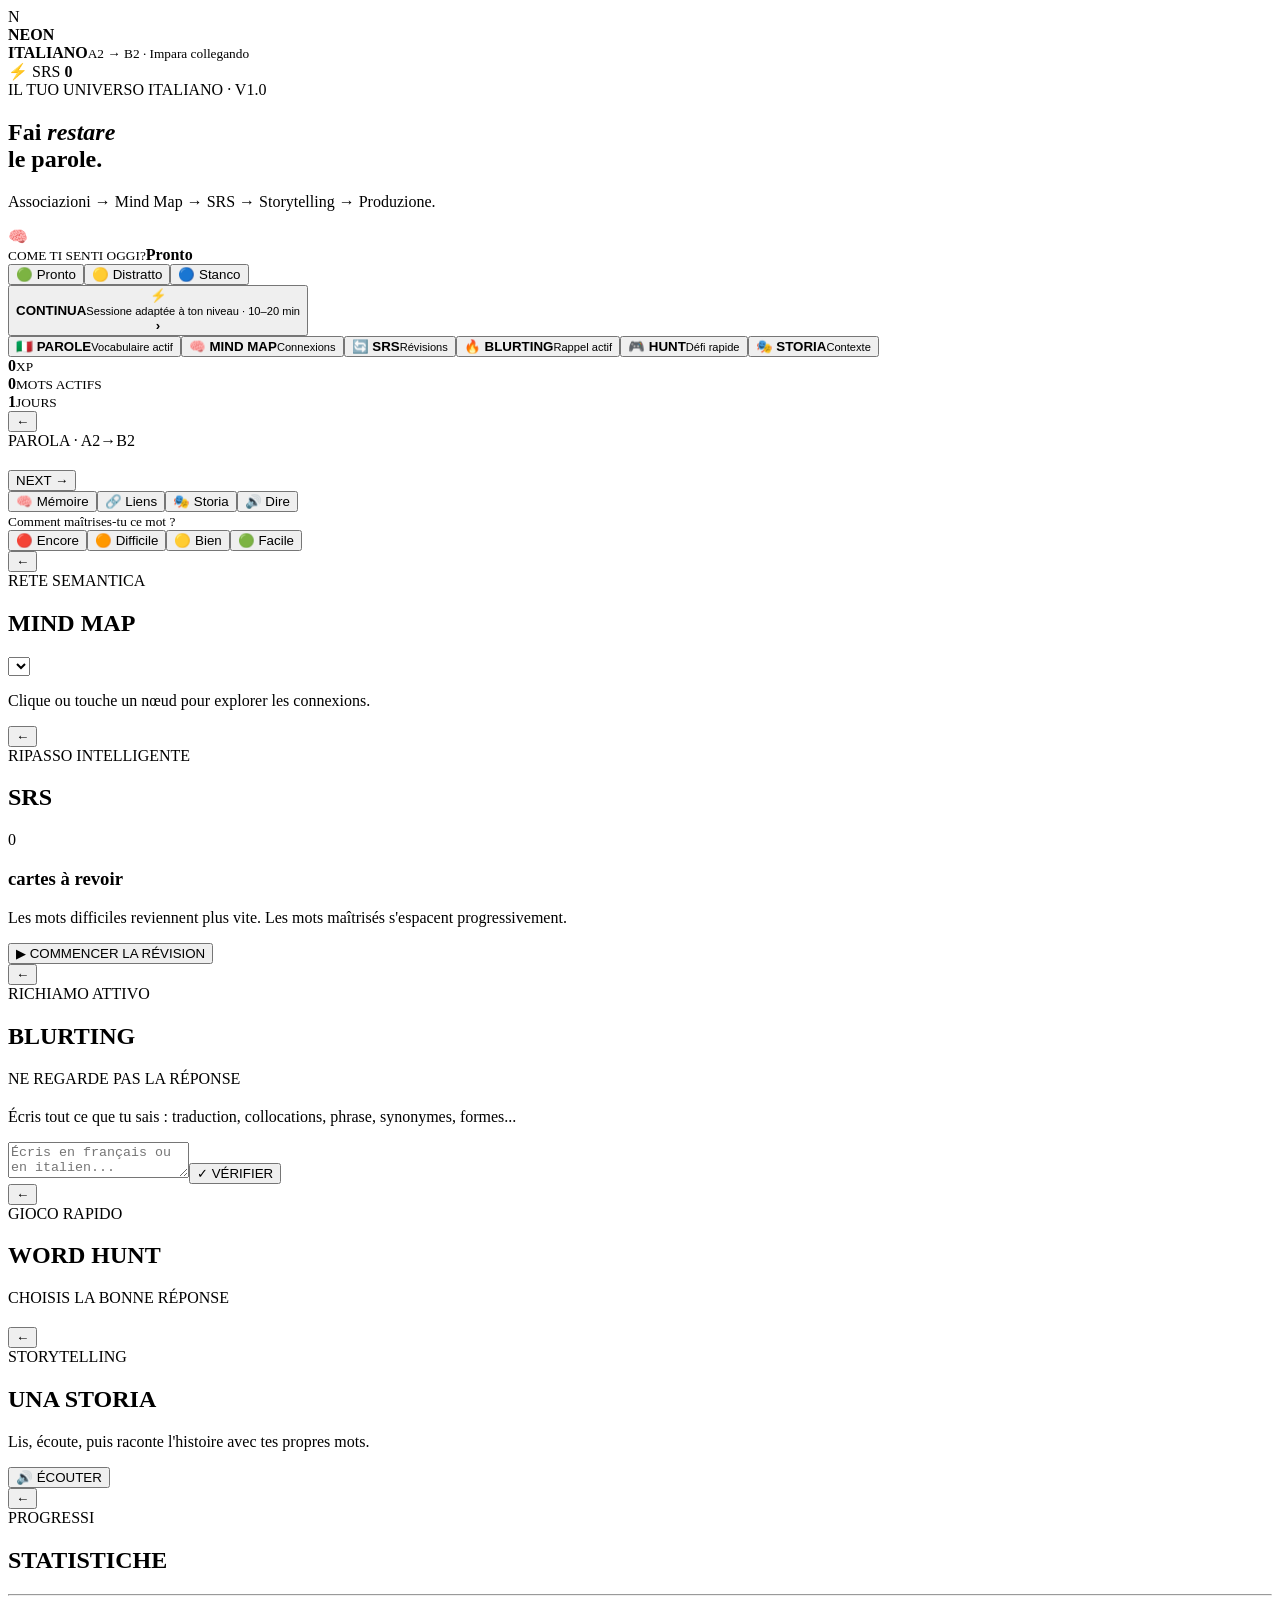
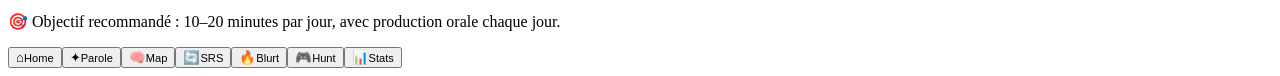
==== italiano/index.html @ 82299e77 "NEON ITALIANO v1.0: Italian learning interface" ====
<!doctype html>
<html lang="fr">
<head>
<meta charset="utf-8"><meta name="viewport" content="width=device-width,initial-scale=1,viewport-fit=cover">
<meta name="theme-color" content="#ff4d1c"><meta name="mobile-web-app-capable" content="yes"><meta name="apple-mobile-web-app-capable" content="yes"><meta name="apple-mobile-web-app-title" content="NEON ITALIANO">
<link rel="manifest" href="manifest.webmanifest"><link rel="stylesheet" href="styles.css"><title>NEON ITALIANO</title>
</head>
<body><div class="app">
<header><div class="brand"><div class="logo">N</div><div><b>NEON<br>ITALIANO</b><small>A2 → B2 · Impara collegando</small></div></div><div class="header-stats"><span>⚡ SRS <strong id="due">0</strong></span></div></header>
<main>
<section id="home" class="screen active"><div class="eyebrow">IL TUO UNIVERSO ITALIANO · V1.0</div><h1>Fai <em>restare</em><br>le parole.</h1><p class="lead">Associazioni → Mind Map → SRS → Storytelling → Produzione.</p>
<div class="brain"><span>🧠</span><div><small>COME TI SENTI OGGI?</small><b id="moodLabel">Pronto</b></div><div class="moods"><button class="mood active" data-mood="pronto">🟢 Pronto</button><button class="mood" data-mood="distratto">🟡 Distratto</button><button class="mood" data-mood="fatigue">🔵 Stanco</button></div></div>
<button class="continue" data-go="learn">⚡ <div><b>CONTINUA</b><small>Sessione adaptée à ton niveau · 10–20 min</small></div><strong>›</strong></button>
<div class="grid"><button data-go="learn">🇮🇹 <b>PAROLE</b><small>Vocabulaire actif</small></button><button data-go="map">🧠 <b>MIND MAP</b><small>Connexions</small></button><button data-go="srs">🔄 <b>SRS</b><small>Révisions</small></button><button data-go="blurt">🔥 <b>BLURTING</b><small>Rappel actif</small></button><button data-go="hunt">🎮 <b>HUNT</b><small>Défi rapide</small></button><button data-go="story">🎭 <b>STORIA</b><small>Contexte</small></button></div>
<div class="stats"><div><b id="xp">0</b><small>XP</small></div><div><b id="known">0</b><small>MOTS ACTIFS</small></div><div><b id="streak">1</b><small>JOURS</small></div></div></section>
<section id="learn" class="screen"><div class="top"><button data-go="home">←</button><div><span>PAROLA · A2→B2</span><h2 id="word"></h2></div><button id="next">NEXT →</button></div><article class="card" id="card"></article><div class="tabs"><button class="active" data-tab="memory">🧠 Mémoire</button><button data-tab="links">🔗 Liens</button><button data-tab="story">🎭 Storia</button><button data-tab="speak">🔊 Dire</button></div><div id="content"></div><div class="grade"><small>Comment maîtrises-tu ce mot ?</small><div><button data-grade="1">🔴 Encore</button><button data-grade="2">🟠 Difficile</button><button data-grade="3">🟡 Bien</button><button data-grade="4">🟢 Facile</button></div></div></section>
<section id="map" class="screen"><div class="top"><button data-go="home">←</button><div><span>RETE SEMANTICA</span><h2>MIND MAP</h2></div></div><select id="mapWord"></select><div class="mapbox" id="mapbox"></div><p class="hint">Clique ou touche un nœud pour explorer les connexions.</p></section>
<section id="srs" class="screen"><div class="top"><button data-go="home">←</button><div><span>RIPASSO INTELLIGENTE</span><h2>SRS</h2></div></div><div class="panel"><div class="big-number" id="srsDue">0</div><h3>cartes à revoir</h3><p>Les mots difficiles reviennent plus vite. Les mots maîtrisés s'espacent progressivement.</p><button class="continue" data-go="learn">▶ COMMENCER LA RÉVISION</button></div></section>
<section id="blurt" class="screen"><div class="top"><button data-go="home">←</button><div><span>RICHIAMO ATTIVO</span><h2>BLURTING</h2></div></div><div class="panel center"><span>NE REGARDE PAS LA RÉPONSE</span><h1 id="blurtWord"></h1><p>Écris tout ce que tu sais : traduction, collocations, phrase, synonymes, formes...</p><textarea id="blurtInput" placeholder="Écris en français ou en italien..."></textarea><button class="continue" id="blurtCheck">✓ VÉRIFIER</button><div id="blurtResult"></div></div></section>
<section id="hunt" class="screen"><div class="top"><button data-go="home">←</button><div><span>GIOCO RAPIDO</span><h2>WORD HUNT</h2></div></div><div class="panel center"><span>CHOISIS LA BONNE RÉPONSE</span><h2 id="huntQuestion"></h2><div id="huntChoices" class="choices"></div><div id="huntFeedback"></div></div></section>
<section id="story" class="screen"><div class="top"><button data-go="home">←</button><div><span>STORYTELLING</span><h2>UNA STORIA</h2></div></div><div class="panel"><p>Lis, écoute, puis raconte l'histoire avec tes propres mots.</p><div id="storyText"></div><button class="continue" id="storySpeak">🔊 ÉCOUTER</button></div></section>
<section id="statsScreen" class="screen"><div class="top"><button data-go="home">←</button><div><span>PROGRESSI</span><h2>STATISTICHE</h2></div></div><div class="panel"><h3 id="statsTitle"></h3><div class="bar"><i id="bar"></i></div><p id="statsText"></p><hr><p>🎯 Objectif recommandé : 10–20 minutes par jour, avec production orale chaque jour.</p></div></section>
</main><nav><button data-go="home">⌂<small>Home</small></button><button data-go="learn">✦<small>Parole</small></button><button data-go="map">🧠<small>Map</small></button><button data-go="srs">🔄<small>SRS</small></button><button data-go="blurt">🔥<small>Blurt</small></button><button data-go="hunt">🎮<small>Hunt</small></button><button data-go="statsScreen">📊<small>Stats</small></button></nav></div>
<script src="vocabulary.js"></script><script src="app.js"></script></body></html>
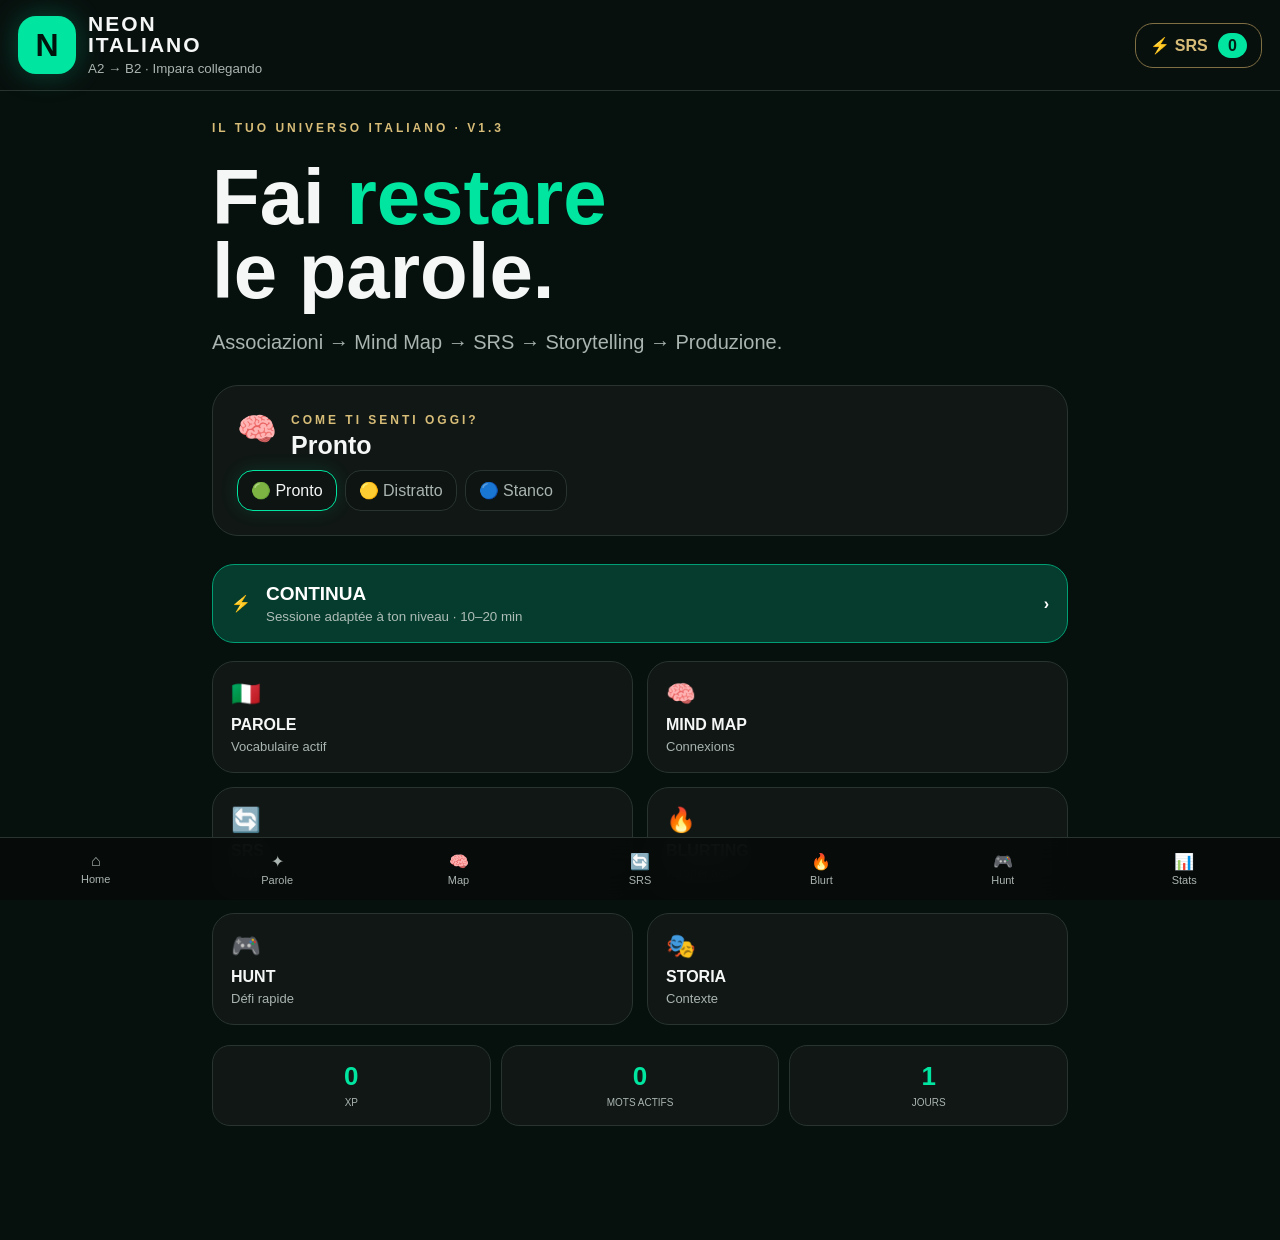
==== commit 6122a973: "NEON ITALIANO v1.3: register service worker and update app version" ====
--- a/italiano/index.html
+++ b/italiano/index.html
@@ -8,7 +8,7 @@
 <body><div class="app">
 <header><div class="brand"><div class="logo">N</div><div><b>NEON<br>ITALIANO</b><small>A2 → B2 · Impara collegando</small></div></div><div class="header-stats"><span>⚡ SRS <strong id="due">0</strong></span></div></header>
 <main>
-<section id="home" class="screen active"><div class="eyebrow">IL TUO UNIVERSO ITALIANO · V1.0</div><h1>Fai <em>restare</em><br>le parole.</h1><p class="lead">Associazioni → Mind Map → SRS → Storytelling → Produzione.</p>
+<section id="home" class="screen active"><div class="eyebrow">IL TUO UNIVERSO ITALIANO · V1.3</div><h1>Fai <em>restare</em><br>le parole.</h1><p class="lead">Associazioni → Mind Map → SRS → Storytelling → Produzione.</p>
 <div class="brain"><span>🧠</span><div><small>COME TI SENTI OGGI?</small><b id="moodLabel">Pronto</b></div><div class="moods"><button class="mood active" data-mood="pronto">🟢 Pronto</button><button class="mood" data-mood="distratto">🟡 Distratto</button><button class="mood" data-mood="fatigue">🔵 Stanco</button></div></div>
 <button class="continue" data-go="learn">⚡ <div><b>CONTINUA</b><small>Sessione adaptée à ton niveau · 10–20 min</small></div><strong>›</strong></button>
 <div class="grid"><button data-go="learn">🇮🇹 <b>PAROLE</b><small>Vocabulaire actif</small></button><button data-go="map">🧠 <b>MIND MAP</b><small>Connexions</small></button><button data-go="srs">🔄 <b>SRS</b><small>Révisions</small></button><button data-go="blurt">🔥 <b>BLURTING</b><small>Rappel actif</small></button><button data-go="hunt">🎮 <b>HUNT</b><small>Défi rapide</small></button><button data-go="story">🎭 <b>STORIA</b><small>Contexte</small></button></div>
@@ -21,4 +21,4 @@
 <section id="story" class="screen"><div class="top"><button data-go="home">←</button><div><span>STORYTELLING</span><h2>UNA STORIA</h2></div></div><div class="panel"><p>Lis, écoute, puis raconte l'histoire avec tes propres mots.</p><div id="storyText"></div><button class="continue" id="storySpeak">🔊 ÉCOUTER</button></div></section>
 <section id="statsScreen" class="screen"><div class="top"><button data-go="home">←</button><div><span>PROGRESSI</span><h2>STATISTICHE</h2></div></div><div class="panel"><h3 id="statsTitle"></h3><div class="bar"><i id="bar"></i></div><p id="statsText"></p><hr><p>🎯 Objectif recommandé : 10–20 minutes par jour, avec production orale chaque jour.</p></div></section>
 </main><nav><button data-go="home">⌂<small>Home</small></button><button data-go="learn">✦<small>Parole</small></button><button data-go="map">🧠<small>Map</small></button><button data-go="srs">🔄<small>SRS</small></button><button data-go="blurt">🔥<small>Blurt</small></button><button data-go="hunt">🎮<small>Hunt</small></button><button data-go="statsScreen">📊<small>Stats</small></button></nav></div>
-<script src="vocabulary.js"></script><script src="app.js"></script></body></html>+<script src="vocabulary.js"></script><script src="app.js"></script><script>if('serviceWorker' in navigator){navigator.serviceWorker.register('./sw.js').catch(()=>{});}</script></body></html>
--- a/italiano/styles.css
+++ b/italiano/styles.css
@@ -0,0 +1 @@
+:root{--bg:#06100d;--panel:#101715;--text:#f5f7f6;--muted:#aab4b0;--neon:#00e6a0;--gold:#d8bd78;--border:#29332f}*{box-sizing:border-box}html,body{margin:0;background:var(--bg);color:var(--text);font-family:-apple-system,BlinkMacSystemFont,"Segoe UI",sans-serif}body{min-height:100vh}button,select,textarea{font:inherit}.app{min-height:100vh;padding-bottom:calc(84px + env(safe-area-inset-bottom))}header{padding:calc(14px + env(safe-area-inset-top)) max(18px,env(safe-area-inset-right)) 14px max(18px,env(safe-area-inset-left));display:flex;align-items:center;justify-content:space-between;border-bottom:1px solid var(--border);background:#08100e}.brand{display:flex;gap:12px;align-items:center}.logo{width:58px;height:58px;border-radius:18px;background:var(--neon);color:#00140d;display:grid;place-items:center;font-size:32px;font-weight:900;box-shadow:0 0 28px #00e6a044}.brand b{font-size:21px;line-height:.98;letter-spacing:2px}.brand small{display:block;color:var(--muted);margin-top:5px}.header-stats{border:1px solid #806f43;border-radius:18px;padding:12px 14px;color:var(--gold);font-weight:800}.header-stats strong{background:var(--neon);color:#002117;border-radius:20px;padding:4px 10px;margin-left:6px}main{max-width:900px;margin:auto;padding:30px 22px}.screen{display:none}.screen.active{display:block}.eyebrow,.top span,.brain small,.panel>span{color:var(--gold);font-size:12px;font-weight:900;letter-spacing:3px}.screen h1{font-size:clamp(42px,10vw,78px);line-height:.95;margin:25px 0 12px}.screen h1 em{color:var(--neon);font-style:normal}.lead{font-size:20px;line-height:1.45;color:var(--muted);max-width:680px}.brain,.panel,.card{background:var(--panel);border:1px solid var(--border);border-radius:26px;padding:24px;margin:28px 0}.brain{display:grid;grid-template-columns:auto 1fr;gap:10px 14px}.brain>span{font-size:32px}.brain b{display:block;font-size:25px;margin-top:3px}.moods{grid-column:1/-1;display:flex;gap:8px;flex-wrap:wrap}.mood,.tabs button,.grade button,.choices button{border:1px solid var(--border);background:#0d1412;color:var(--muted);border-radius:16px;padding:10px 13px}.mood.active,.tabs .active{border-color:var(--neon);color:var(--text);box-shadow:0 0 18px #00e6a022}.continue{width:100%;border:1px solid #009e73;background:#063c2d;color:white;border-radius:22px;padding:18px;display:flex;align-items:center;gap:15px;text-align:left;cursor:pointer}.continue div{flex:1}.continue b{display:block;font-size:19px}.continue small{display:block;color:#aebdb7;margin-top:4px}.grid{display:grid;grid-template-columns:repeat(2,1fr);gap:14px;margin-top:18px}.grid button{min-height:110px;text-align:left;background:var(--panel);border:1px solid var(--border);color:var(--text);border-radius:22px;padding:18px;font-size:24px}.grid b,.grid small{display:block}.grid b{font-size:16px;margin-top:8px}.grid small{font-size:13px;color:var(--muted);margin-top:5px}.stats{display:flex;gap:10px;margin-top:20px}.stats div{flex:1;background:var(--panel);border:1px solid var(--border);border-radius:18px;padding:15px;text-align:center}.stats b{display:block;font-size:26px;color:var(--neon)}.stats small{font-size:10px;color:var(--muted)}.top{display:flex;align-items:center;gap:15px;margin-bottom:22px}.top>button{background:transparent;border:0;color:white;font-size:30px}.top h2{margin:4px 0;font-size:32px}.card h1{font-size:54px;margin:0 0 5px}.translation{font-size:25px;color:var(--neon)}.phonetic{color:var(--gold);margin-top:8px}.info{display:grid;gap:12px}.info div{background:#0c1311;border-radius:16px;padding:15px}.info b{display:block;color:var(--gold);font-size:11px;letter-spacing:1.5px;margin-bottom:6px}.tabs{display:flex;gap:6px;overflow:auto;margin-bottom:14px}.tabs button{white-space:nowrap}.grade>small{color:var(--muted)}.grade>div{display:flex;gap:6px;flex-wrap:wrap;margin-top:10px}.mapbox{height:520px;background:#030807;border:1px solid var(--border);border-radius:28px;position:relative;overflow:hidden;margin-top:14px}.node{position:absolute;transform:translate(-50%,-50%);padding:15px 18px;border-radius:50px;background:#05bd8b;color:#001b13;border:2px solid #bfffee;box-shadow:0 0 25px #00e6a077;font-weight:800;cursor:pointer}.node.center{background:var(--neon);font-size:20px;padding:24px}.node.gold{background:var(--gold)}select{width:100%;background:#101715;color:white;border:1px solid var(--border);padding:14px;border-radius:16px}.hint{color:var(--muted)}.big-number{font-size:72px;color:var(--neon);font-weight:900}.panel.center{text-align:center}.panel textarea{width:100%;min-height:180px;background:#08100e;color:white;border:1px solid var(--border);border-radius:18px;padding:15px;margin:16px 0;resize:vertical}.choices{display:grid;gap:10px;margin-top:20px}.choices button{color:white;font-size:18px}.bar{height:12px;background:#26302c;border-radius:10px;overflow:hidden;margin:20px 0}.bar i{display:block;height:100%;width:0;background:var(--neon)}hr{border:0;border-top:1px solid var(--border);margin:25px 0}nav{position:fixed;z-index:50;left:0;right:0;bottom:0;display:flex;width:100%;max-width:100vw;overflow:hidden;padding:7px max(5px,env(safe-area-inset-left)) calc(7px + env(safe-area-inset-bottom)) max(5px,env(safe-area-inset-right));background:#070b0aee;backdrop-filter:blur(18px);border-top:1px solid var(--border)}nav button{flex:1 1 0;width:0;min-width:0;border:0;background:transparent;color:var(--muted);padding:7px 1px;display:flex;flex-direction:column;align-items:center;gap:3px;white-space:nowrap;overflow:hidden}nav button.active{background:#06382c;border-radius:16px;color:var(--neon)}nav small{font-size:clamp(8px,2.3vw,11px);overflow:hidden;text-overflow:ellipsis;max-width:100%}@media(max-width:420px){main{padding:24px 15px}.grid{gap:9px}.grid button{min-height:100px;padding:14px}.brand b{font-size:18px}.header-stats{padding:10px}.screen h1{font-size:45px}.mapbox{height:470px}}
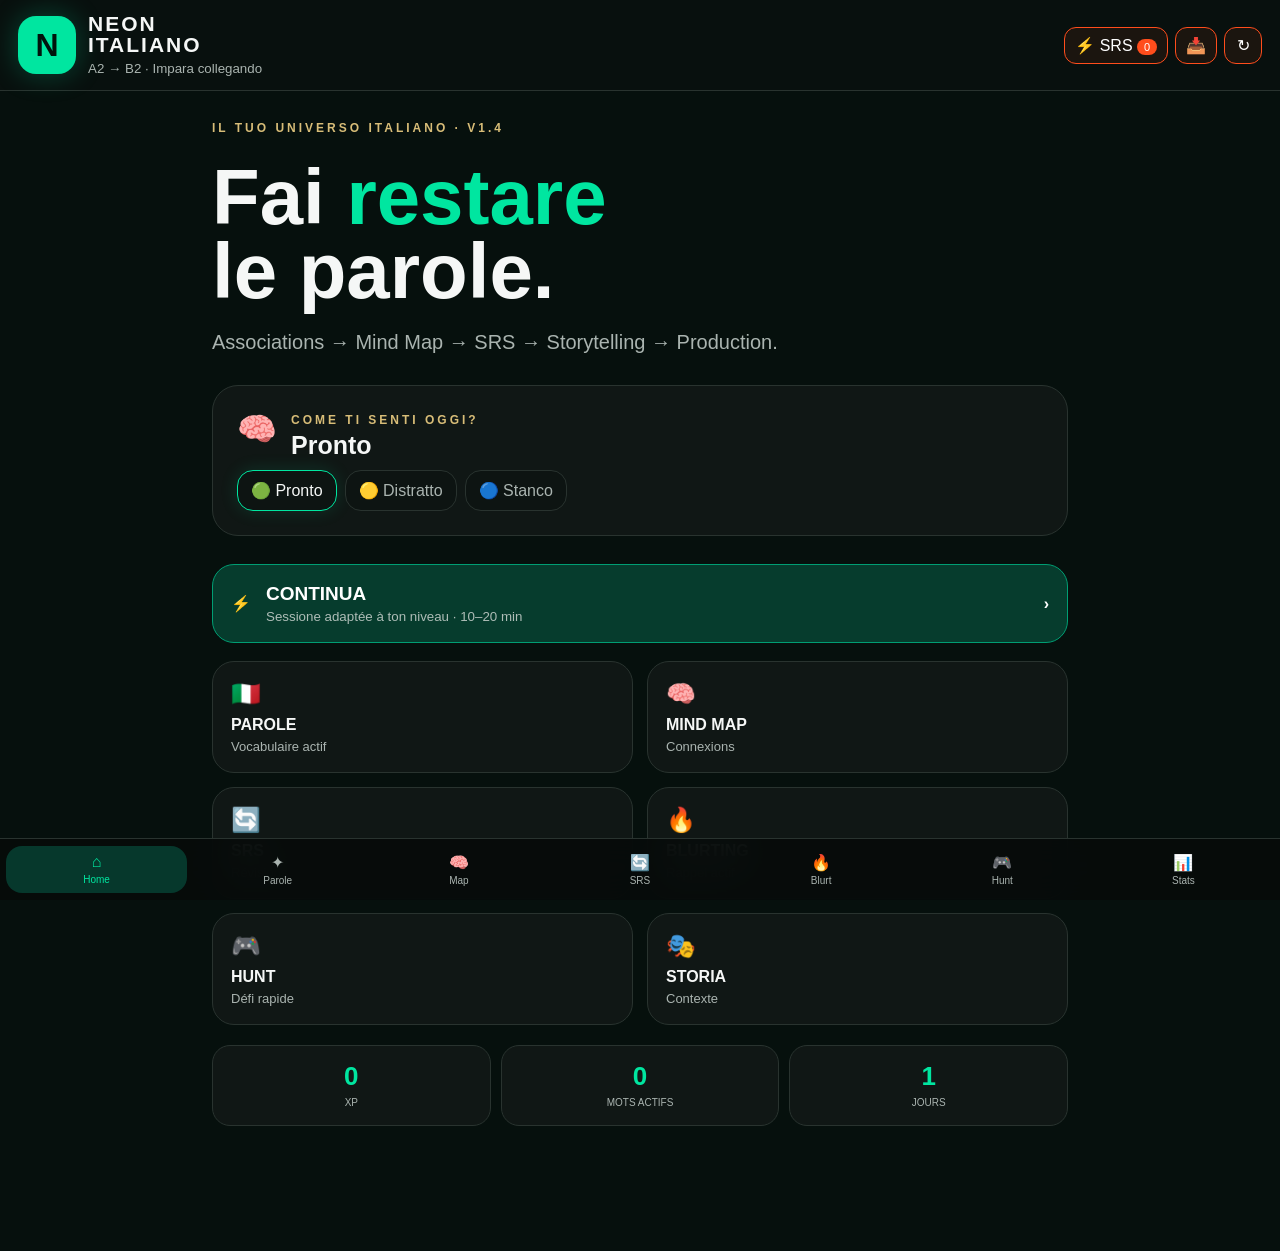
==== commit 49b7c0d4: "NEON ITALIANO v1.4: align navigation with English app and add import/export/install/reset controls" ====
--- a/italiano/index.html
+++ b/italiano/index.html
@@ -3,16 +3,15 @@
 <head>
 <meta charset="utf-8"><meta name="viewport" content="width=device-width,initial-scale=1,viewport-fit=cover">
 <meta name="theme-color" content="#ff4d1c"><meta name="mobile-web-app-capable" content="yes"><meta name="apple-mobile-web-app-capable" content="yes"><meta name="apple-mobile-web-app-title" content="NEON ITALIANO">
-<link rel="manifest" href="manifest.webmanifest"><link rel="stylesheet" href="styles.css"><title>NEON ITALIANO</title>
+<link rel="manifest" href="manifest.webmanifest"><link rel="stylesheet" href="styles.css"><title>NEON ITALIANO v1.4</title>
+<style>
+.topbar-actions{display:flex;align-items:center;gap:7px}.neon-pill-btn,.icon-btn,.ghost{border:1px solid #ff4d1c;background:rgba(255,77,28,.08);color:#fff;border-radius:12px;padding:8px 10px;font:inherit;cursor:pointer}.icon-btn{min-width:38px}.ghost{color:#ffb49d}.hidden{display:none!important}.badge{display:inline-flex;min-width:20px;justify-content:center;border-radius:99px;background:#ff4d1c;color:#fff;font-size:11px;padding:2px 5px}.modal-overlay{position:fixed;inset:0;z-index:1000;background:rgba(0,0,0,.72);display:grid;place-items:center;padding:18px}.modal-card{width:min(680px,100%);max-height:90vh;overflow:auto;background:#111;border:1px solid #ff4d1c;border-radius:20px;padding:18px;box-shadow:0 0 40px rgba(255,77,28,.2)}.modal-head{display:flex;justify-content:space-between;align-items:center}.modal-card textarea{width:100%;min-height:180px;box-sizing:border-box;background:#080808;color:#fff;border:1px solid #333;border-radius:12px;padding:12px;margin:12px 0}.modal-actions{display:flex;gap:8px;flex-wrap:wrap}.bottom-nav{left:0;right:0;width:100%;max-width:100vw;box-sizing:border-box;padding-left:max(6px,env(safe-area-inset-left));padding-right:max(6px,env(safe-area-inset-right));padding-bottom:max(7px,env(safe-area-inset-bottom));overflow:hidden}.bottom-nav button{flex:1 1 0;width:0;min-width:0;max-width:none;box-sizing:border-box;padding-left:0;padding-right:0;overflow:hidden}.bottom-nav button small{display:block;width:100%;max-width:100%;overflow:hidden;text-overflow:ellipsis;white-space:nowrap;font-size:clamp(8px,2.4vw,10px);line-height:1.15}.app{padding-bottom:calc(95px + env(safe-area-inset-bottom))}@media(max-width:390px){.bottom-nav{padding-left:3px;padding-right:3px}.bottom-nav button small{font-size:8px}.topbar-actions{gap:3px}.neon-pill-btn{padding:7px 6px}.icon-btn{min-width:34px;padding:7px 6px}}
+</style>
 </head>
 <body><div class="app">
-<header><div class="brand"><div class="logo">N</div><div><b>NEON<br>ITALIANO</b><small>A2 → B2 · Impara collegando</small></div></div><div class="header-stats"><span>⚡ SRS <strong id="due">0</strong></span></div></header>
+<header class="topbar"><div class="brand"><div class="logo">N</div><div><b>NEON<br>ITALIANO</b><small>A2 → B2 · Impara collegando</small></div></div><div class="topbar-actions"><button id="srsDueBtn" class="neon-pill-btn" title="Révisions SRS">⚡ SRS <span id="due" class="badge">0</span></button><button id="openImportBtn" class="icon-btn" title="Importer / Exporter le vocabulaire">📥</button><button id="installBtn" class="ghost hidden">＋ Installer</button><button id="resetBtn" class="icon-btn" title="Réinitialiser la progression">↻</button></div></header>
 <main>
-<section id="home" class="screen active"><div class="eyebrow">IL TUO UNIVERSO ITALIANO · V1.3</div><h1>Fai <em>restare</em><br>le parole.</h1><p class="lead">Associazioni → Mind Map → SRS → Storytelling → Produzione.</p>
-<div class="brain"><span>🧠</span><div><small>COME TI SENTI OGGI?</small><b id="moodLabel">Pronto</b></div><div class="moods"><button class="mood active" data-mood="pronto">🟢 Pronto</button><button class="mood" data-mood="distratto">🟡 Distratto</button><button class="mood" data-mood="fatigue">🔵 Stanco</button></div></div>
-<button class="continue" data-go="learn">⚡ <div><b>CONTINUA</b><small>Sessione adaptée à ton niveau · 10–20 min</small></div><strong>›</strong></button>
-<div class="grid"><button data-go="learn">🇮🇹 <b>PAROLE</b><small>Vocabulaire actif</small></button><button data-go="map">🧠 <b>MIND MAP</b><small>Connexions</small></button><button data-go="srs">🔄 <b>SRS</b><small>Révisions</small></button><button data-go="blurt">🔥 <b>BLURTING</b><small>Rappel actif</small></button><button data-go="hunt">🎮 <b>HUNT</b><small>Défi rapide</small></button><button data-go="story">🎭 <b>STORIA</b><small>Contexte</small></button></div>
-<div class="stats"><div><b id="xp">0</b><small>XP</small></div><div><b id="known">0</b><small>MOTS ACTIFS</small></div><div><b id="streak">1</b><small>JOURS</small></div></div></section>
+<section id="home" class="screen active"><div class="eyebrow">IL TUO UNIVERSO ITALIANO · V1.4</div><h1>Fai <em>restare</em><br>le parole.</h1><p class="lead">Associations → Mind Map → SRS → Storytelling → Production.</p><div class="brain"><span>🧠</span><div><small>COME TI SENTI OGGI?</small><b id="moodLabel">Pronto</b></div><div class="moods"><button class="mood active" data-mood="pronto">🟢 Pronto</button><button class="mood" data-mood="distratto">🟡 Distratto</button><button class="mood" data-mood="fatigue">🔵 Stanco</button></div></div><button class="continue" data-go="learn">⚡ <div><b>CONTINUA</b><small>Sessione adaptée à ton niveau · 10–20 min</small></div><strong>›</strong></button><div class="grid"><button data-go="learn">🇮🇹 <b>PAROLE</b><small>Vocabulaire actif</small></button><button data-go="map">🧠 <b>MIND MAP</b><small>Connexions</small></button><button data-go="srs">🔄 <b>SRS</b><small>Révisions</small></button><button data-go="blurt">🔥 <b>BLURTING</b><small>Rappel actif</small></button><button data-go="hunt">🎮 <b>HUNT</b><small>Défi rapide</small></button><button data-go="story">🎭 <b>STORIA</b><small>Contexte</small></button></div><div class="stats"><div><b id="xp">0</b><small>XP</small></div><div><b id="known">0</b><small>MOTS ACTIFS</small></div><div><b id="streak">1</b><small>JOURS</small></div></div></section>
 <section id="learn" class="screen"><div class="top"><button data-go="home">←</button><div><span>PAROLA · A2→B2</span><h2 id="word"></h2></div><button id="next">NEXT →</button></div><article class="card" id="card"></article><div class="tabs"><button class="active" data-tab="memory">🧠 Mémoire</button><button data-tab="links">🔗 Liens</button><button data-tab="story">🎭 Storia</button><button data-tab="speak">🔊 Dire</button></div><div id="content"></div><div class="grade"><small>Comment maîtrises-tu ce mot ?</small><div><button data-grade="1">🔴 Encore</button><button data-grade="2">🟠 Difficile</button><button data-grade="3">🟡 Bien</button><button data-grade="4">🟢 Facile</button></div></div></section>
 <section id="map" class="screen"><div class="top"><button data-go="home">←</button><div><span>RETE SEMANTICA</span><h2>MIND MAP</h2></div></div><select id="mapWord"></select><div class="mapbox" id="mapbox"></div><p class="hint">Clique ou touche un nœud pour explorer les connexions.</p></section>
 <section id="srs" class="screen"><div class="top"><button data-go="home">←</button><div><span>RIPASSO INTELLIGENTE</span><h2>SRS</h2></div></div><div class="panel"><div class="big-number" id="srsDue">0</div><h3>cartes à revoir</h3><p>Les mots difficiles reviennent plus vite. Les mots maîtrisés s'espacent progressivement.</p><button class="continue" data-go="learn">▶ COMMENCER LA RÉVISION</button></div></section>
@@ -20,5 +19,22 @@
 <section id="hunt" class="screen"><div class="top"><button data-go="home">←</button><div><span>GIOCO RAPIDO</span><h2>WORD HUNT</h2></div></div><div class="panel center"><span>CHOISIS LA BONNE RÉPONSE</span><h2 id="huntQuestion"></h2><div id="huntChoices" class="choices"></div><div id="huntFeedback"></div></div></section>
 <section id="story" class="screen"><div class="top"><button data-go="home">←</button><div><span>STORYTELLING</span><h2>UNA STORIA</h2></div></div><div class="panel"><p>Lis, écoute, puis raconte l'histoire avec tes propres mots.</p><div id="storyText"></div><button class="continue" id="storySpeak">🔊 ÉCOUTER</button></div></section>
 <section id="statsScreen" class="screen"><div class="top"><button data-go="home">←</button><div><span>PROGRESSI</span><h2>STATISTICHE</h2></div></div><div class="panel"><h3 id="statsTitle"></h3><div class="bar"><i id="bar"></i></div><p id="statsText"></p><hr><p>🎯 Objectif recommandé : 10–20 minutes par jour, avec production orale chaque jour.</p></div></section>
-</main><nav><button data-go="home">⌂<small>Home</small></button><button data-go="learn">✦<small>Parole</small></button><button data-go="map">🧠<small>Map</small></button><button data-go="srs">🔄<small>SRS</small></button><button data-go="blurt">🔥<small>Blurt</small></button><button data-go="hunt">🎮<small>Hunt</small></button><button data-go="statsScreen">📊<small>Stats</small></button></nav></div>
-<script src="vocabulary.js"></script><script src="app.js"></script><script>if('serviceWorker' in navigator){navigator.serviceWorker.register('./sw.js').catch(()=>{});}</script></body></html>
+</main>
+<nav class="bottom-nav"><button data-go="home" class="active">⌂<small>Home</small></button><button data-go="learn">✦<small>Parole</small></button><button data-go="map">🧠<small>Map</small></button><button data-go="srs">🔄<small>SRS</small></button><button data-go="blurt">🔥<small>Blurt</small></button><button data-go="hunt">🎮<small>Hunt</small></button><button data-go="statsScreen">📊<small>Stats</small></button></nav></div>
+<div id="importerModal" class="modal-overlay hidden"><div class="modal-card"><div class="modal-head"><h3>📥 Import / Export Vocabulaire</h3><button id="closeImportBtn" class="icon-btn">✕</button></div><p class="hint">Ajoute une fiche sous la forme <code>MOT | Traduction | Hook | Synonymes | Collocations | Exemple</code>, une par ligne, ou colle un JSON exporté.</p><textarea id="importInput" placeholder="SBROGLIARSI | se débrouiller / se sortir d'une situation | Imagine... | cavarsela | sbrigarsi, arrangiarsi | Devo sbrigarmi."></textarea><div class="modal-actions"><button id="doImportBtn" class="continue">⚡ IMPORTER</button><button id="doExportBtn" class="secondary-btn">📤 EXPORTER JSON</button></div><div id="importFeedback" class="feedback hidden"></div></div></div>
+<script src="vocabulary.js"></script>
+<script>
+(function(){
+ const CUSTOM='neonItaliano_customVocab_v1';
+ try{const c=JSON.parse(localStorage.getItem(CUSTOM)||'[]');if(Array.isArray(c)&&c.length)window.ITALIANO_VOCAB=[...(window.ITALIANO_VOCAB||[]),...c];}catch(e){}
+ let deferred=null; window.addEventListener('beforeinstallprompt',e=>{e.preventDefault();deferred=e;document.getElementById('installBtn')?.classList.remove('hidden')});
+ const $=id=>document.getElementById(id), modal=$('importerModal'), input=$('importInput'), feedback=$('importFeedback');
+ $('srsDueBtn')?.addEventListener('click',()=>document.querySelector('[data-go="srs"]')?.click());
+ $('openImportBtn')?.addEventListener('click',()=>modal.classList.remove('hidden'));$('closeImportBtn')?.addEventListener('click',()=>modal.classList.add('hidden'));
+ $('installBtn')?.addEventListener('click',async()=>{if(deferred){deferred.prompt();await deferred.userChoice;deferred=null;$('installBtn').classList.add('hidden')}else alert('Chrome ne propose pas encore l’installation. Utilise ⋮ → Ajouter à l’écran d’accueil.')});
+ $('resetBtn')?.addEventListener('click',()=>{if(confirm('Réinitialiser toute la progression SRS, XP, Blurting et statistiques ? Le vocabulaire personnalisé sera conservé.')){localStorage.removeItem('neonItaliano_v1');location.reload()}});
+ $('doExportBtn')?.addEventListener('click',()=>{const base=window.ITALIANO_VOCAB||[],blob=new Blob([JSON.stringify(base,null,2)],{type:'application/json'}),a=document.createElement('a');a.href=URL.createObjectURL(blob);a.download='neon-italiano-vocabulaire.json';a.click();URL.revokeObjectURL(a.href);feedback.classList.remove('hidden');feedback.textContent='📤 Export créé : '+base.length+' fiches.'});
+ $('doImportBtn')?.addEventListener('click',()=>{try{const raw=input.value.trim();if(!raw)throw Error('Ajoute du contenu.');let arr;if(raw[0]==='[')arr=JSON.parse(raw);else arr=raw.split(/\n+/).filter(Boolean).map(line=>{const p=line.split('|').map(x=>x.trim());return {word:p[0],translation:p[1]||'',hook:p[2]||'Associe ce mot à une image forte.',synonyms:p[3]||'',antonyms:'',collocations:p[4]||'',example:p[5]||'',exampleFr:'',story:p[5]||'',storyFr:'',phonetic:'',level:'B1'}});if(!Array.isArray(arr)||!arr.length)throw Error('Format vide.');const clean=arr.filter(x=>x.word&&x.translation);const old=JSON.parse(localStorage.getItem(CUSTOM)||'[]');const map=new Map([...old,...clean].map(x=>[String(x.word).toUpperCase(),x]));localStorage.setItem(CUSTOM,JSON.stringify([...map.values()]));feedback.classList.remove('hidden');feedback.textContent='⚡ '+clean.length+' fiche(s) importée(s). Recharge l’application pour les activer.';}catch(e){feedback.classList.remove('hidden');feedback.textContent='❌ '+e.message}});
+})();
+</script>
+<script src="app.js"></script><script>if('serviceWorker' in navigator){navigator.serviceWorker.register('./sw.js').catch(()=>{});}</script></body></html>
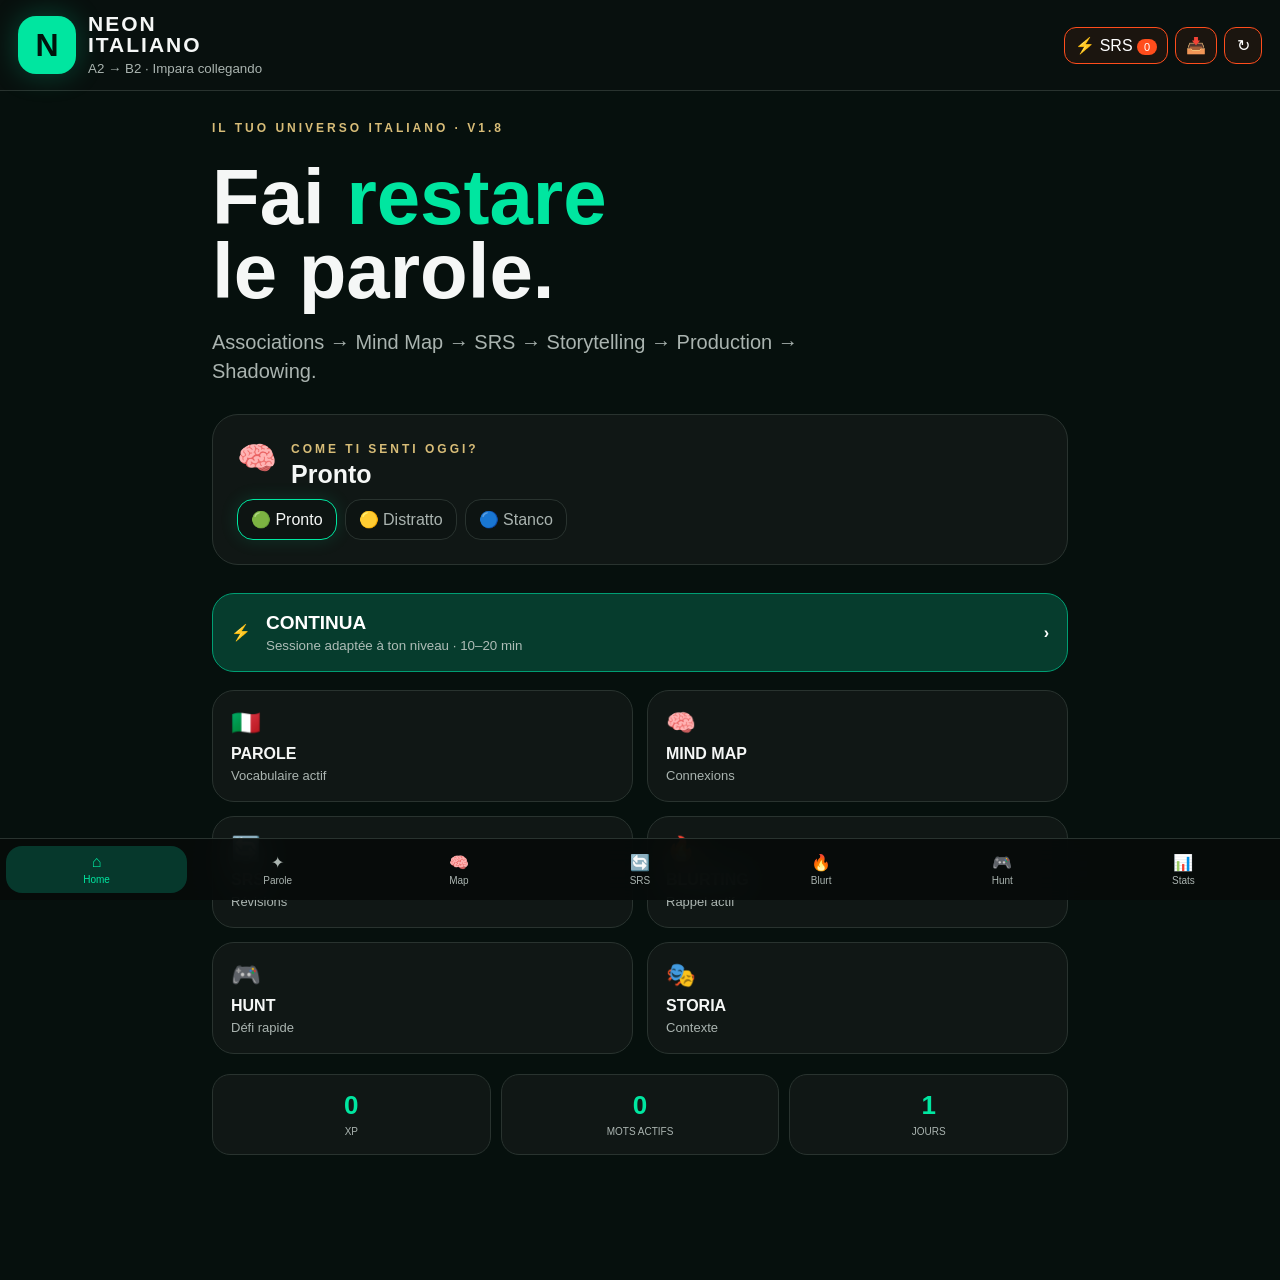
==== commit 802188a3: "NEON ITALIANO v1.8: add Shadowing mode" ====
--- a/italiano/index.html
+++ b/italiano/index.html
@@ -1,40 +1,15 @@
 <!doctype html>
-<html lang="fr">
-<head>
-<meta charset="utf-8"><meta name="viewport" content="width=device-width,initial-scale=1,viewport-fit=cover">
-<meta name="theme-color" content="#ff4d1c"><meta name="mobile-web-app-capable" content="yes"><meta name="apple-mobile-web-app-capable" content="yes"><meta name="apple-mobile-web-app-title" content="NEON ITALIANO">
-<link rel="manifest" href="manifest.webmanifest"><link rel="stylesheet" href="styles.css"><title>NEON ITALIANO v1.4</title>
-<style>
-.topbar-actions{display:flex;align-items:center;gap:7px}.neon-pill-btn,.icon-btn,.ghost{border:1px solid #ff4d1c;background:rgba(255,77,28,.08);color:#fff;border-radius:12px;padding:8px 10px;font:inherit;cursor:pointer}.icon-btn{min-width:38px}.ghost{color:#ffb49d}.hidden{display:none!important}.badge{display:inline-flex;min-width:20px;justify-content:center;border-radius:99px;background:#ff4d1c;color:#fff;font-size:11px;padding:2px 5px}.modal-overlay{position:fixed;inset:0;z-index:1000;background:rgba(0,0,0,.72);display:grid;place-items:center;padding:18px}.modal-card{width:min(680px,100%);max-height:90vh;overflow:auto;background:#111;border:1px solid #ff4d1c;border-radius:20px;padding:18px;box-shadow:0 0 40px rgba(255,77,28,.2)}.modal-head{display:flex;justify-content:space-between;align-items:center}.modal-card textarea{width:100%;min-height:180px;box-sizing:border-box;background:#080808;color:#fff;border:1px solid #333;border-radius:12px;padding:12px;margin:12px 0}.modal-actions{display:flex;gap:8px;flex-wrap:wrap}.bottom-nav{left:0;right:0;width:100%;max-width:100vw;box-sizing:border-box;padding-left:max(6px,env(safe-area-inset-left));padding-right:max(6px,env(safe-area-inset-right));padding-bottom:max(7px,env(safe-area-inset-bottom));overflow:hidden}.bottom-nav button{flex:1 1 0;width:0;min-width:0;max-width:none;box-sizing:border-box;padding-left:0;padding-right:0;overflow:hidden}.bottom-nav button small{display:block;width:100%;max-width:100%;overflow:hidden;text-overflow:ellipsis;white-space:nowrap;font-size:clamp(8px,2.4vw,10px);line-height:1.15}.app{padding-bottom:calc(95px + env(safe-area-inset-bottom))}@media(max-width:390px){.bottom-nav{padding-left:3px;padding-right:3px}.bottom-nav button small{font-size:8px}.topbar-actions{gap:3px}.neon-pill-btn{padding:7px 6px}.icon-btn{min-width:34px;padding:7px 6px}}
-</style>
-</head>
-<body><div class="app">
-<header class="topbar"><div class="brand"><div class="logo">N</div><div><b>NEON<br>ITALIANO</b><small>A2 → B2 · Impara collegando</small></div></div><div class="topbar-actions"><button id="srsDueBtn" class="neon-pill-btn" title="Révisions SRS">⚡ SRS <span id="due" class="badge">0</span></button><button id="openImportBtn" class="icon-btn" title="Importer / Exporter le vocabulaire">📥</button><button id="installBtn" class="ghost hidden">＋ Installer</button><button id="resetBtn" class="icon-btn" title="Réinitialiser la progression">↻</button></div></header>
-<main>
-<section id="home" class="screen active"><div class="eyebrow">IL TUO UNIVERSO ITALIANO · V1.4</div><h1>Fai <em>restare</em><br>le parole.</h1><p class="lead">Associations → Mind Map → SRS → Storytelling → Production.</p><div class="brain"><span>🧠</span><div><small>COME TI SENTI OGGI?</small><b id="moodLabel">Pronto</b></div><div class="moods"><button class="mood active" data-mood="pronto">🟢 Pronto</button><button class="mood" data-mood="distratto">🟡 Distratto</button><button class="mood" data-mood="fatigue">🔵 Stanco</button></div></div><button class="continue" data-go="learn">⚡ <div><b>CONTINUA</b><small>Sessione adaptée à ton niveau · 10–20 min</small></div><strong>›</strong></button><div class="grid"><button data-go="learn">🇮🇹 <b>PAROLE</b><small>Vocabulaire actif</small></button><button data-go="map">🧠 <b>MIND MAP</b><small>Connexions</small></button><button data-go="srs">🔄 <b>SRS</b><small>Révisions</small></button><button data-go="blurt">🔥 <b>BLURTING</b><small>Rappel actif</small></button><button data-go="hunt">🎮 <b>HUNT</b><small>Défi rapide</small></button><button data-go="story">🎭 <b>STORIA</b><small>Contexte</small></button></div><div class="stats"><div><b id="xp">0</b><small>XP</small></div><div><b id="known">0</b><small>MOTS ACTIFS</small></div><div><b id="streak">1</b><small>JOURS</small></div></div></section>
+<html lang="fr"><head><meta charset="utf-8"><meta name="viewport" content="width=device-width,initial-scale=1,viewport-fit=cover"><meta name="theme-color" content="#ff4d1c"><meta name="mobile-web-app-capable" content="yes"><meta name="apple-mobile-web-app-capable" content="yes"><meta name="apple-mobile-web-app-title" content="NEON ITALIANO"><link rel="manifest" href="manifest.webmanifest"><link rel="stylesheet" href="styles.css"><title>NEON ITALIANO v1.8</title><style>.topbar-actions{display:flex;align-items:center;gap:7px}.neon-pill-btn,.icon-btn,.ghost{border:1px solid #ff4d1c;background:rgba(255,77,28,.08);color:#fff;border-radius:12px;padding:8px 10px;font:inherit;cursor:pointer}.icon-btn{min-width:38px}.ghost{color:#ffb49d}.hidden{display:none!important}.badge{display:inline-flex;min-width:20px;justify-content:center;border-radius:99px;background:#ff4d1c;color:#fff;font-size:11px;padding:2px 5px}.modal-overlay{position:fixed;inset:0;z-index:1000;background:rgba(0,0,0,.72);display:grid;place-items:center;padding:18px}.modal-card{width:min(680px,100%);max-height:90vh;overflow:auto;background:#111;border:1px solid #ff4d1c;border-radius:20px;padding:18px;box-shadow:0 0 40px rgba(255,77,28,.2)}.modal-head{display:flex;justify-content:space-between;align-items:center}.modal-card textarea{width:100%;min-height:180px;box-sizing:border-box;background:#080808;color:#fff;border:1px solid #333;border-radius:12px;padding:12px;margin:12px 0}.modal-actions{display:flex;gap:8px;flex-wrap:wrap}.bottom-nav{left:0;right:0;width:100%;max-width:100vw;box-sizing:border-box;padding-left:max(6px,env(safe-area-inset-left));padding-right:max(6px,env(safe-area-inset-right));padding-bottom:max(7px,env(safe-area-inset-bottom));overflow:hidden}.bottom-nav button{flex:1 1 0;width:0;min-width:0;max-width:none;box-sizing:border-box;padding-left:0;padding-right:0;overflow:hidden}.bottom-nav button small{display:block;width:100%;max-width:100%;overflow:hidden;text-overflow:ellipsis;white-space:nowrap;font-size:clamp(8px,2.4vw,10px);line-height:1.15}.app{padding-bottom:calc(95px + env(safe-area-inset-bottom))}@media(max-width:390px){.bottom-nav{padding-left:3px;padding-right:3px}.bottom-nav button small{font-size:8px}.topbar-actions{gap:3px}.neon-pill-btn{padding:7px 6px}.icon-btn{min-width:34px;padding:7px 6px}}
+</style></head><body><div class="app"><header class="topbar"><div class="brand"><div class="logo">N</div><div><b>NEON<br>ITALIANO</b><small>A2 → B2 · Impara collegando</small></div></div><div class="topbar-actions"><button id="srsDueBtn" class="neon-pill-btn" title="Révisions SRS">⚡ SRS <span id="due" class="badge">0</span></button><button id="openImportBtn" class="icon-btn" title="Importer / Exporter le vocabulaire">📥</button><button id="installBtn" class="ghost hidden">＋ Installer</button><button id="resetBtn" class="icon-btn" title="Réinitialiser la progression">↻</button></div></header><main>
+<section id="home" class="screen active"><div class="eyebrow">IL TUO UNIVERSO ITALIANO · V1.8</div><h1>Fai <em>restare</em><br>le parole.</h1><p class="lead">Associations → Mind Map → SRS → Storytelling → Production → Shadowing.</p><div class="brain"><span>🧠</span><div><small>COME TI SENTI OGGI?</small><b id="moodLabel">Pronto</b></div><div class="moods"><button class="mood active" data-mood="pronto">🟢 Pronto</button><button class="mood" data-mood="distratto">🟡 Distratto</button><button class="mood" data-mood="fatigue">🔵 Stanco</button></div></div><button class="continue" data-go="learn">⚡ <div><b>CONTINUA</b><small>Sessione adaptée à ton niveau · 10–20 min</small></div><strong>›</strong></button><div class="grid"><button data-go="learn">🇮🇹 <b>PAROLE</b><small>Vocabulaire actif</small></button><button data-go="map">🧠 <b>MIND MAP</b><small>Connexions</small></button><button data-go="srs">🔄 <b>SRS</b><small>Révisions</small></button><button data-go="blurt">🔥 <b>BLURTING</b><small>Rappel actif</small></button><button data-go="hunt">🎮 <b>HUNT</b><small>Défi rapide</small></button><button data-go="story">🎭 <b>STORIA</b><small>Contexte</small></button></div><div class="stats"><div><b id="xp">0</b><small>XP</small></div><div><b id="known">0</b><small>MOTS ACTIFS</small></div><div><b id="streak">1</b><small>JOURS</small></div></div></section>
 <section id="learn" class="screen"><div class="top"><button data-go="home">←</button><div><span>PAROLA · A2→B2</span><h2 id="word"></h2></div><button id="next">NEXT →</button></div><article class="card" id="card"></article><div class="tabs"><button class="active" data-tab="memory">🧠 Mémoire</button><button data-tab="links">🔗 Liens</button><button data-tab="story">🎭 Storia</button><button data-tab="speak">🔊 Dire</button></div><div id="content"></div><div class="grade"><small>Comment maîtrises-tu ce mot ?</small><div><button data-grade="1">🔴 Encore</button><button data-grade="2">🟠 Difficile</button><button data-grade="3">🟡 Bien</button><button data-grade="4">🟢 Facile</button></div></div></section>
 <section id="map" class="screen"><div class="top"><button data-go="home">←</button><div><span>RETE SEMANTICA</span><h2>MIND MAP</h2></div></div><select id="mapWord"></select><div class="mapbox" id="mapbox"></div><p class="hint">Clique ou touche un nœud pour explorer les connexions.</p></section>
-<section id="srs" class="screen"><div class="top"><button data-go="home">←</button><div><span>RIPASSO INTELLIGENTE</span><h2>SRS</h2></div></div><div class="panel"><div class="big-number" id="srsDue">0</div><h3>cartes à revoir</h3><p>Les mots difficiles reviennent plus vite. Les mots maîtrisés s'espacent progressivement.</p><button class="continue" data-go="learn">▶ COMMENCER LA RÉVISION</button></div></section>
+<section id="srs" class="screen"><div class="top"><button data-go="home">←</button><div><span>RIPASSO INTELLIGENTE</span><h2>SRS</h2></div><div class="panel"><div class="big-number" id="srsDue">0</div><h3>cartes à revoir</h3><p>Les mots difficiles reviennent plus vite. Les mots maîtrisés s'espacent progressivement.</p><button class="continue" data-go="learn">▶ COMMENCER LA RÉVISION</button></div></section>
 <section id="blurt" class="screen"><div class="top"><button data-go="home">←</button><div><span>RICHIAMO ATTIVO</span><h2>BLURTING</h2></div></div><div class="panel center"><span>NE REGARDE PAS LA RÉPONSE</span><h1 id="blurtWord"></h1><p>Écris tout ce que tu sais : traduction, collocations, phrase, synonymes, formes...</p><textarea id="blurtInput" placeholder="Écris en français ou en italien..."></textarea><button class="continue" id="blurtCheck">✓ VÉRIFIER</button><div id="blurtResult"></div></div></section>
 <section id="hunt" class="screen"><div class="top"><button data-go="home">←</button><div><span>GIOCO RAPIDO</span><h2>WORD HUNT</h2></div></div><div class="panel center"><span>CHOISIS LA BONNE RÉPONSE</span><h2 id="huntQuestion"></h2><div id="huntChoices" class="choices"></div><div id="huntFeedback"></div></div></section>
 <section id="story" class="screen"><div class="top"><button data-go="home">←</button><div><span>STORYTELLING</span><h2>UNA STORIA</h2></div></div><div class="panel"><p>Lis, écoute, puis raconte l'histoire avec tes propres mots.</p><div id="storyText"></div><button class="continue" id="storySpeak">🔊 ÉCOUTER</button></div></section>
 <section id="statsScreen" class="screen"><div class="top"><button data-go="home">←</button><div><span>PROGRESSI</span><h2>STATISTICHE</h2></div></div><div class="panel"><h3 id="statsTitle"></h3><div class="bar"><i id="bar"></i></div><p id="statsText"></p><hr><p>🎯 Objectif recommandé : 10–20 minutes par jour, avec production orale chaque jour.</p></div></section>
-</main>
-<nav class="bottom-nav"><button data-go="home" class="active">⌂<small>Home</small></button><button data-go="learn">✦<small>Parole</small></button><button data-go="map">🧠<small>Map</small></button><button data-go="srs">🔄<small>SRS</small></button><button data-go="blurt">🔥<small>Blurt</small></button><button data-go="hunt">🎮<small>Hunt</small></button><button data-go="statsScreen">📊<small>Stats</small></button></nav></div>
+</main><nav class="bottom-nav"><button data-go="home" class="active">⌂<small>Home</small></button><button data-go="learn">✦<small>Parole</small></button><button data-go="map">🧠<small>Map</small></button><button data-go="srs">🔄<small>SRS</small></button><button data-go="blurt">🔥<small>Blurt</small></button><button data-go="hunt">🎮<small>Hunt</small></button><button data-go="statsScreen">📊<small>Stats</small></button></nav></div>
 <div id="importerModal" class="modal-overlay hidden"><div class="modal-card"><div class="modal-head"><h3>📥 Import / Export Vocabulaire</h3><button id="closeImportBtn" class="icon-btn">✕</button></div><p class="hint">Ajoute une fiche sous la forme <code>MOT | Traduction | Hook | Synonymes | Collocations | Exemple</code>, une par ligne, ou colle un JSON exporté.</p><textarea id="importInput" placeholder="SBROGLIARSI | se débrouiller / se sortir d'une situation | Imagine... | cavarsela | sbrigarsi, arrangiarsi | Devo sbrigarmi."></textarea><div class="modal-actions"><button id="doImportBtn" class="continue">⚡ IMPORTER</button><button id="doExportBtn" class="secondary-btn">📤 EXPORTER JSON</button></div><div id="importFeedback" class="feedback hidden"></div></div></div>
-<script src="vocabulary.js"></script>
-<script>
-(function(){
- const CUSTOM='neonItaliano_customVocab_v1';
- try{const c=JSON.parse(localStorage.getItem(CUSTOM)||'[]');if(Array.isArray(c)&&c.length)window.ITALIANO_VOCAB=[...(window.ITALIANO_VOCAB||[]),...c];}catch(e){}
- let deferred=null; window.addEventListener('beforeinstallprompt',e=>{e.preventDefault();deferred=e;document.getElementById('installBtn')?.classList.remove('hidden')});
- const $=id=>document.getElementById(id), modal=$('importerModal'), input=$('importInput'), feedback=$('importFeedback');
- $('srsDueBtn')?.addEventListener('click',()=>document.querySelector('[data-go="srs"]')?.click());
- $('openImportBtn')?.addEventListener('click',()=>modal.classList.remove('hidden'));$('closeImportBtn')?.addEventListener('click',()=>modal.classList.add('hidden'));
- $('installBtn')?.addEventListener('click',async()=>{if(deferred){deferred.prompt();await deferred.userChoice;deferred=null;$('installBtn').classList.add('hidden')}else alert('Chrome ne propose pas encore l’installation. Utilise ⋮ → Ajouter à l’écran d’accueil.')});
- $('resetBtn')?.addEventListener('click',()=>{if(confirm('Réinitialiser toute la progression SRS, XP, Blurting et statistiques ? Le vocabulaire personnalisé sera conservé.')){localStorage.removeItem('neonItaliano_v1');location.reload()}});
- $('doExportBtn')?.addEventListener('click',()=>{const base=window.ITALIANO_VOCAB||[],blob=new Blob([JSON.stringify(base,null,2)],{type:'application/json'}),a=document.createElement('a');a.href=URL.createObjectURL(blob);a.download='neon-italiano-vocabulaire.json';a.click();URL.revokeObjectURL(a.href);feedback.classList.remove('hidden');feedback.textContent='📤 Export créé : '+base.length+' fiches.'});
- $('doImportBtn')?.addEventListener('click',()=>{try{const raw=input.value.trim();if(!raw)throw Error('Ajoute du contenu.');let arr;if(raw[0]==='[')arr=JSON.parse(raw);else arr=raw.split(/\n+/).filter(Boolean).map(line=>{const p=line.split('|').map(x=>x.trim());return {word:p[0],translation:p[1]||'',hook:p[2]||'Associe ce mot à une image forte.',synonyms:p[3]||'',antonyms:'',collocations:p[4]||'',example:p[5]||'',exampleFr:'',story:p[5]||'',storyFr:'',phonetic:'',level:'B1'}});if(!Array.isArray(arr)||!arr.length)throw Error('Format vide.');const clean=arr.filter(x=>x.word&&x.translation);const old=JSON.parse(localStorage.getItem(CUSTOM)||'[]');const map=new Map([...old,...clean].map(x=>[String(x.word).toUpperCase(),x]));localStorage.setItem(CUSTOM,JSON.stringify([...map.values()]));feedback.classList.remove('hidden');feedback.textContent='⚡ '+clean.length+' fiche(s) importée(s). Recharge l’application pour les activer.';}catch(e){feedback.classList.remove('hidden');feedback.textContent='❌ '+e.message}});
-})();
-</script>
-<script src="app.js"></script><script>if('serviceWorker' in navigator){navigator.serviceWorker.register('./sw.js').catch(()=>{});}</script></body></html>+<script src="vocabulary.js"></script><script>(function(){const CUSTOM='neonItaliano_customVocab_v1';try{const c=JSON.parse(localStorage.getItem(CUSTOM)||'[]');if(Array.isArray(c)&&c.length)window.ITALIANO_VOCAB=[...(window.ITALIANO_VOCAB||[]),...c]}catch(e){}let deferred=null;window.addEventListener('beforeinstallprompt',e=>{e.preventDefault();deferred=e;document.getElementById('installBtn')?.classList.remove('hidden')});const $=id=>document.getElementById(id),modal=$('importerModal'),input=$('importInput'),feedback=$('importFeedback');$('srsDueBtn')?.addEventListener('click',()=>document.querySelector('[data-go="srs"]')?.click());$('openImportBtn')?.addEventListener('click',()=>modal.classList.remove('hidden'));$('closeImportBtn')?.addEventListener('click',()=>modal.classList.add('hidden'));$('installBtn')?.addEventListener('click',async()=>{if(deferred){deferred.prompt();await deferred.userChoice;deferred=null;$('installBtn').classList.add('hidden')}else alert('Chrome ne propose pas encore l’installation. Utilise ⋮ → Ajouter à l’écran d’accueil.')});$('resetBtn')?.addEventListener('click',()=>{if(confirm('Réinitialiser toute la progression SRS, XP, Blurting et statistiques ? Le vocabulaire personnalisé sera conservé.')){localStorage.removeItem('neonItaliano_v1');location.reload()}});$('doExportBtn')?.addEventListener('click',()=>{const base=window.ITALIANO_VOCAB||[],blob=new Blob([JSON.stringify(base,null,2)],{type:'application/json'}),a=document.createElement('a');a.href=URL.createObjectURL(blob);a.download='neon-italiano-vocabulaire.json';a.click();URL.revokeObjectURL(a.href);feedback.classList.remove('hidden');feedback.textContent='📤 Export créé : '+base.length+' fiches.'});$('doImportBtn')?.addEventListener('click',()=>{try{const raw=input.value.trim();if(!raw)throw Error('Ajoute du contenu.');let arr;if(raw[0]==='[')arr=JSON.parse(raw);else arr=raw.split(/\n+/).filter(Boolean).map(line=>{const p=line.split('|').map(x=>x.trim());return{word:p[0],translation:p[1]||'',hook:p[2]||'Associe ce mot à une image forte.',synonyms:p[3]||'',antonyms:'',collocations:p[4]||'',example:p[5]||'',exampleFr:'',story:p[5]||'',storyFr:'',phonetic:'',level:'B1'}});if(!Array.isArray(arr)||!arr.length)throw Error('Format vide.');const clean=arr.filter(x=>x.word&&x.translation),old=JSON.parse(localStorage.getItem(CUSTOM)||'[]'),map=new Map([...old,...clean].map(x=>[String(x.word).toUpperCase(),x]));localStorage.setItem(CUSTOM,JSON.stringify([...map.values()]));feedback.classList.remove('hidden');feedback.textContent='⚡ '+clean.length+' fiche(s) importée(s). Recharge l’application pour les activer.'}catch(e){feedback.classList.remove('hidden');feedback.textContent='❌ '+e.message}})})();</script><script src="app.js"></script><script>
+(()=>{const KEY='neonItaliano_v1',$=s=>document.querySelector(s),$$=s=>[...document.querySelectorAll(s)],esc=s=>String(s??'').replace(/[&<>"']/g,c=>({'&':'&amp;','<':'&lt;','>':'&gt;','"':'&quot;',"'":'&#39;'}[c]));const speak=(t,r=.88)=>{if(!('speechSynthesis'in window))return;speechSynthesis.cancel();const u=new SpeechSynthesisUtterance(t);u.lang='it-IT';u.rate=r;speechSynthesis.speak(u)};const st=()=>{try{return JSON.parse(localStorage.getItem(KEY)||'{}')}catch(e){return{}}};const save=(fn)=>{const s=st(),i=Number(s.current||0);fn(s,i);localStorage.setItem(KEY,JSON.stringify(s))};function render(){const v=window.ITALIANO_VOCAB||[],s=st(),i=Number(s.current||0)%Math.max(1,v.length),w=v[i]||{},c=$('#content');if(!c)return;c.innerHTML=`<div class="panel"><b>🗣️ SHADOWING ITALIANO</b><p class="hint">Écoute → répète en même temps → répète seul → crée ta propre phrase.</p><div class="shadow-phrase"><span>🇮🇹 PHRASE MODÈLE</span><h3>${esc(w.example||w.word||'')}</h3><small>🇫🇷 ${esc(w.exampleFr||w.translation||'')}</small></div><div style="display:flex;gap:8px;flex-wrap:wrap;margin:12px 0"><button class="continue" id="shListen">🔊 ÉCOUTER</button><button class="secondary-btn" id="shSlow">🐢 LENT</button><button class="secondary-btn" id="shNormal">▶ NORMAL</button><button class="secondary-btn" id="shFast">⚡ RAPIDE</button></div><div class="info"><div>① Écoute</div><div>② Répète ×3</div><div>③ Sans regarder</div><div>④ Ta phrase</div></div><button class="continue" id="shDone">✓ J’AI FAIT LE SHADOWING</button><button class="continue" id="shProd" style="margin-top:8px">✓ J’AI PRODUIT MA PHRASE</button><p class="hint" id="shStatus"></p></div>`;$('#shListen')?.addEventListener('click',()=>speak(w.example));$('#shSlow')?.addEventListener('click',()=>speak(w.example,.68));$('#shNormal')?.addEventListener('click',()=>speak(w.example,.88));$('#shFast')?.addEventListener('click',()=>speak(w.example,1.05));$('#shDone')?.addEventListener('click',()=>save((x,j)=>{x.signals=x.signals||{};x.signals[j]=x.signals[j]||{blurt:0,production:0,story:0};x.signals[j].shadowing=Number(x.signals[j].shadowing||0)+1;x.stats={...(x.stats||{}),shadowing:Number(x.stats?.shadowing||0)+1};x.xp=Number(x.xp||0)+12;$('#shStatus').textContent='🔥 Shadowing enregistré.'}));$('#shProd')?.addEventListener('click',()=>save((x,j)=>{x.signals=x.signals||{};x.signals[j]=x.signals[j]||{blurt:0,production:0,story:0};x.signals[j].production=Number(x.signals[j].production||0)+1;x.stats={...(x.stats||{}),productions:Number(x.stats?.productions||0)+1};x.xp=Number(x.xp||0)+10;$('#shStatus').textContent='🗣️ Production enregistrée.'}))}document.addEventListener('DOMContentLoaded',()=>document.addEventListener('click',e=>{if(e.target.closest('[data-tab="speak"]'))setTimeout(render,0)}));})();</script><script>if('serviceWorker'in navigator){navigator.serviceWorker.register('./sw.js').catch(()=>{});}</script></body></html>
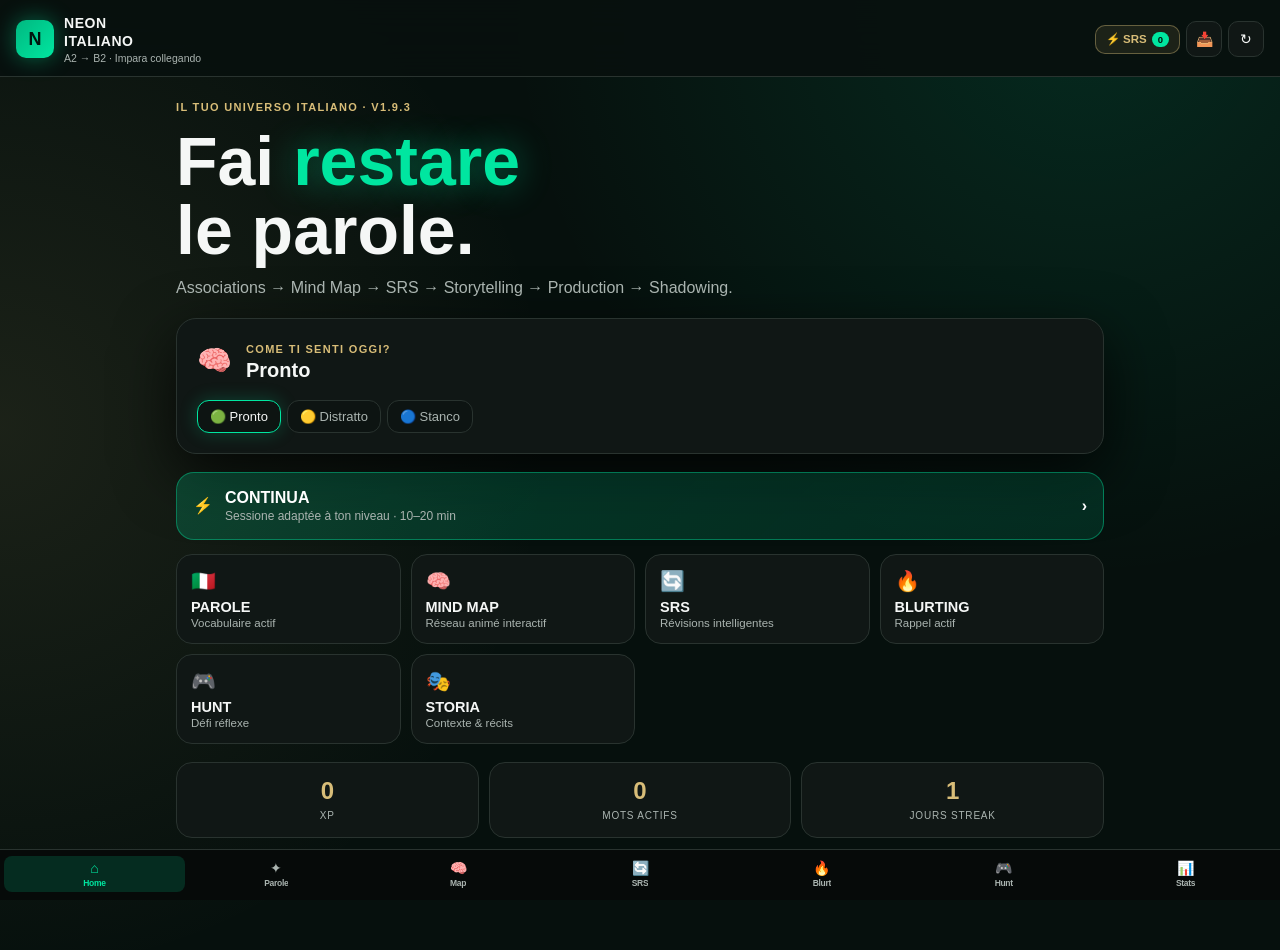
==== commit 036388ca: "NEON ITALIANO v1.9.3: Unified animated 2D Canvas Mind Map with physics, particles, touch drag, zoom," ====
--- a/italiano/index.html
+++ b/italiano/index.html
@@ -1,15 +1,279 @@
 <!doctype html>
-<html lang="fr"><head><meta charset="utf-8"><meta name="viewport" content="width=device-width,initial-scale=1,viewport-fit=cover"><meta name="theme-color" content="#ff4d1c"><meta name="mobile-web-app-capable" content="yes"><meta name="apple-mobile-web-app-capable" content="yes"><meta name="apple-mobile-web-app-title" content="NEON ITALIANO"><link rel="manifest" href="manifest.webmanifest"><link rel="stylesheet" href="styles.css"><title>NEON ITALIANO v1.8</title><style>.topbar-actions{display:flex;align-items:center;gap:7px}.neon-pill-btn,.icon-btn,.ghost{border:1px solid #ff4d1c;background:rgba(255,77,28,.08);color:#fff;border-radius:12px;padding:8px 10px;font:inherit;cursor:pointer}.icon-btn{min-width:38px}.ghost{color:#ffb49d}.hidden{display:none!important}.badge{display:inline-flex;min-width:20px;justify-content:center;border-radius:99px;background:#ff4d1c;color:#fff;font-size:11px;padding:2px 5px}.modal-overlay{position:fixed;inset:0;z-index:1000;background:rgba(0,0,0,.72);display:grid;place-items:center;padding:18px}.modal-card{width:min(680px,100%);max-height:90vh;overflow:auto;background:#111;border:1px solid #ff4d1c;border-radius:20px;padding:18px;box-shadow:0 0 40px rgba(255,77,28,.2)}.modal-head{display:flex;justify-content:space-between;align-items:center}.modal-card textarea{width:100%;min-height:180px;box-sizing:border-box;background:#080808;color:#fff;border:1px solid #333;border-radius:12px;padding:12px;margin:12px 0}.modal-actions{display:flex;gap:8px;flex-wrap:wrap}.bottom-nav{left:0;right:0;width:100%;max-width:100vw;box-sizing:border-box;padding-left:max(6px,env(safe-area-inset-left));padding-right:max(6px,env(safe-area-inset-right));padding-bottom:max(7px,env(safe-area-inset-bottom));overflow:hidden}.bottom-nav button{flex:1 1 0;width:0;min-width:0;max-width:none;box-sizing:border-box;padding-left:0;padding-right:0;overflow:hidden}.bottom-nav button small{display:block;width:100%;max-width:100%;overflow:hidden;text-overflow:ellipsis;white-space:nowrap;font-size:clamp(8px,2.4vw,10px);line-height:1.15}.app{padding-bottom:calc(95px + env(safe-area-inset-bottom))}@media(max-width:390px){.bottom-nav{padding-left:3px;padding-right:3px}.bottom-nav button small{font-size:8px}.topbar-actions{gap:3px}.neon-pill-btn{padding:7px 6px}.icon-btn{min-width:34px;padding:7px 6px}}
-</style></head><body><div class="app"><header class="topbar"><div class="brand"><div class="logo">N</div><div><b>NEON<br>ITALIANO</b><small>A2 → B2 · Impara collegando</small></div></div><div class="topbar-actions"><button id="srsDueBtn" class="neon-pill-btn" title="Révisions SRS">⚡ SRS <span id="due" class="badge">0</span></button><button id="openImportBtn" class="icon-btn" title="Importer / Exporter le vocabulaire">📥</button><button id="installBtn" class="ghost hidden">＋ Installer</button><button id="resetBtn" class="icon-btn" title="Réinitialiser la progression">↻</button></div></header><main>
-<section id="home" class="screen active"><div class="eyebrow">IL TUO UNIVERSO ITALIANO · V1.8</div><h1>Fai <em>restare</em><br>le parole.</h1><p class="lead">Associations → Mind Map → SRS → Storytelling → Production → Shadowing.</p><div class="brain"><span>🧠</span><div><small>COME TI SENTI OGGI?</small><b id="moodLabel">Pronto</b></div><div class="moods"><button class="mood active" data-mood="pronto">🟢 Pronto</button><button class="mood" data-mood="distratto">🟡 Distratto</button><button class="mood" data-mood="fatigue">🔵 Stanco</button></div></div><button class="continue" data-go="learn">⚡ <div><b>CONTINUA</b><small>Sessione adaptée à ton niveau · 10–20 min</small></div><strong>›</strong></button><div class="grid"><button data-go="learn">🇮🇹 <b>PAROLE</b><small>Vocabulaire actif</small></button><button data-go="map">🧠 <b>MIND MAP</b><small>Connexions</small></button><button data-go="srs">🔄 <b>SRS</b><small>Révisions</small></button><button data-go="blurt">🔥 <b>BLURTING</b><small>Rappel actif</small></button><button data-go="hunt">🎮 <b>HUNT</b><small>Défi rapide</small></button><button data-go="story">🎭 <b>STORIA</b><small>Contexte</small></button></div><div class="stats"><div><b id="xp">0</b><small>XP</small></div><div><b id="known">0</b><small>MOTS ACTIFS</small></div><div><b id="streak">1</b><small>JOURS</small></div></div></section>
-<section id="learn" class="screen"><div class="top"><button data-go="home">←</button><div><span>PAROLA · A2→B2</span><h2 id="word"></h2></div><button id="next">NEXT →</button></div><article class="card" id="card"></article><div class="tabs"><button class="active" data-tab="memory">🧠 Mémoire</button><button data-tab="links">🔗 Liens</button><button data-tab="story">🎭 Storia</button><button data-tab="speak">🔊 Dire</button></div><div id="content"></div><div class="grade"><small>Comment maîtrises-tu ce mot ?</small><div><button data-grade="1">🔴 Encore</button><button data-grade="2">🟠 Difficile</button><button data-grade="3">🟡 Bien</button><button data-grade="4">🟢 Facile</button></div></div></section>
-<section id="map" class="screen"><div class="top"><button data-go="home">←</button><div><span>RETE SEMANTICA</span><h2>MIND MAP</h2></div></div><select id="mapWord"></select><div class="mapbox" id="mapbox"></div><p class="hint">Clique ou touche un nœud pour explorer les connexions.</p></section>
-<section id="srs" class="screen"><div class="top"><button data-go="home">←</button><div><span>RIPASSO INTELLIGENTE</span><h2>SRS</h2></div><div class="panel"><div class="big-number" id="srsDue">0</div><h3>cartes à revoir</h3><p>Les mots difficiles reviennent plus vite. Les mots maîtrisés s'espacent progressivement.</p><button class="continue" data-go="learn">▶ COMMENCER LA RÉVISION</button></div></section>
-<section id="blurt" class="screen"><div class="top"><button data-go="home">←</button><div><span>RICHIAMO ATTIVO</span><h2>BLURTING</h2></div></div><div class="panel center"><span>NE REGARDE PAS LA RÉPONSE</span><h1 id="blurtWord"></h1><p>Écris tout ce que tu sais : traduction, collocations, phrase, synonymes, formes...</p><textarea id="blurtInput" placeholder="Écris en français ou en italien..."></textarea><button class="continue" id="blurtCheck">✓ VÉRIFIER</button><div id="blurtResult"></div></div></section>
-<section id="hunt" class="screen"><div class="top"><button data-go="home">←</button><div><span>GIOCO RAPIDO</span><h2>WORD HUNT</h2></div></div><div class="panel center"><span>CHOISIS LA BONNE RÉPONSE</span><h2 id="huntQuestion"></h2><div id="huntChoices" class="choices"></div><div id="huntFeedback"></div></div></section>
-<section id="story" class="screen"><div class="top"><button data-go="home">←</button><div><span>STORYTELLING</span><h2>UNA STORIA</h2></div></div><div class="panel"><p>Lis, écoute, puis raconte l'histoire avec tes propres mots.</p><div id="storyText"></div><button class="continue" id="storySpeak">🔊 ÉCOUTER</button></div></section>
-<section id="statsScreen" class="screen"><div class="top"><button data-go="home">←</button><div><span>PROGRESSI</span><h2>STATISTICHE</h2></div></div><div class="panel"><h3 id="statsTitle"></h3><div class="bar"><i id="bar"></i></div><p id="statsText"></p><hr><p>🎯 Objectif recommandé : 10–20 minutes par jour, avec production orale chaque jour.</p></div></section>
-</main><nav class="bottom-nav"><button data-go="home" class="active">⌂<small>Home</small></button><button data-go="learn">✦<small>Parole</small></button><button data-go="map">🧠<small>Map</small></button><button data-go="srs">🔄<small>SRS</small></button><button data-go="blurt">🔥<small>Blurt</small></button><button data-go="hunt">🎮<small>Hunt</small></button><button data-go="statsScreen">📊<small>Stats</small></button></nav></div>
-<div id="importerModal" class="modal-overlay hidden"><div class="modal-card"><div class="modal-head"><h3>📥 Import / Export Vocabulaire</h3><button id="closeImportBtn" class="icon-btn">✕</button></div><p class="hint">Ajoute une fiche sous la forme <code>MOT | Traduction | Hook | Synonymes | Collocations | Exemple</code>, une par ligne, ou colle un JSON exporté.</p><textarea id="importInput" placeholder="SBROGLIARSI | se débrouiller / se sortir d'une situation | Imagine... | cavarsela | sbrigarsi, arrangiarsi | Devo sbrigarmi."></textarea><div class="modal-actions"><button id="doImportBtn" class="continue">⚡ IMPORTER</button><button id="doExportBtn" class="secondary-btn">📤 EXPORTER JSON</button></div><div id="importFeedback" class="feedback hidden"></div></div></div>
-<script src="vocabulary.js"></script><script>(function(){const CUSTOM='neonItaliano_customVocab_v1';try{const c=JSON.parse(localStorage.getItem(CUSTOM)||'[]');if(Array.isArray(c)&&c.length)window.ITALIANO_VOCAB=[...(window.ITALIANO_VOCAB||[]),...c]}catch(e){}let deferred=null;window.addEventListener('beforeinstallprompt',e=>{e.preventDefault();deferred=e;document.getElementById('installBtn')?.classList.remove('hidden')});const $=id=>document.getElementById(id),modal=$('importerModal'),input=$('importInput'),feedback=$('importFeedback');$('srsDueBtn')?.addEventListener('click',()=>document.querySelector('[data-go="srs"]')?.click());$('openImportBtn')?.addEventListener('click',()=>modal.classList.remove('hidden'));$('closeImportBtn')?.addEventListener('click',()=>modal.classList.add('hidden'));$('installBtn')?.addEventListener('click',async()=>{if(deferred){deferred.prompt();await deferred.userChoice;deferred=null;$('installBtn').classList.add('hidden')}else alert('Chrome ne propose pas encore l’installation. Utilise ⋮ → Ajouter à l’écran d’accueil.')});$('resetBtn')?.addEventListener('click',()=>{if(confirm('Réinitialiser toute la progression SRS, XP, Blurting et statistiques ? Le vocabulaire personnalisé sera conservé.')){localStorage.removeItem('neonItaliano_v1');location.reload()}});$('doExportBtn')?.addEventListener('click',()=>{const base=window.ITALIANO_VOCAB||[],blob=new Blob([JSON.stringify(base,null,2)],{type:'application/json'}),a=document.createElement('a');a.href=URL.createObjectURL(blob);a.download='neon-italiano-vocabulaire.json';a.click();URL.revokeObjectURL(a.href);feedback.classList.remove('hidden');feedback.textContent='📤 Export créé : '+base.length+' fiches.'});$('doImportBtn')?.addEventListener('click',()=>{try{const raw=input.value.trim();if(!raw)throw Error('Ajoute du contenu.');let arr;if(raw[0]==='[')arr=JSON.parse(raw);else arr=raw.split(/\n+/).filter(Boolean).map(line=>{const p=line.split('|').map(x=>x.trim());return{word:p[0],translation:p[1]||'',hook:p[2]||'Associe ce mot à une image forte.',synonyms:p[3]||'',antonyms:'',collocations:p[4]||'',example:p[5]||'',exampleFr:'',story:p[5]||'',storyFr:'',phonetic:'',level:'B1'}});if(!Array.isArray(arr)||!arr.length)throw Error('Format vide.');const clean=arr.filter(x=>x.word&&x.translation),old=JSON.parse(localStorage.getItem(CUSTOM)||'[]'),map=new Map([...old,...clean].map(x=>[String(x.word).toUpperCase(),x]));localStorage.setItem(CUSTOM,JSON.stringify([...map.values()]));feedback.classList.remove('hidden');feedback.textContent='⚡ '+clean.length+' fiche(s) importée(s). Recharge l’application pour les activer.'}catch(e){feedback.classList.remove('hidden');feedback.textContent='❌ '+e.message}})})();</script><script src="app.js"></script><script>
-(()=>{const KEY='neonItaliano_v1',$=s=>document.querySelector(s),$$=s=>[...document.querySelectorAll(s)],esc=s=>String(s??'').replace(/[&<>"']/g,c=>({'&':'&amp;','<':'&lt;','>':'&gt;','"':'&quot;',"'":'&#39;'}[c]));const speak=(t,r=.88)=>{if(!('speechSynthesis'in window))return;speechSynthesis.cancel();const u=new SpeechSynthesisUtterance(t);u.lang='it-IT';u.rate=r;speechSynthesis.speak(u)};const st=()=>{try{return JSON.parse(localStorage.getItem(KEY)||'{}')}catch(e){return{}}};const save=(fn)=>{const s=st(),i=Number(s.current||0);fn(s,i);localStorage.setItem(KEY,JSON.stringify(s))};function render(){const v=window.ITALIANO_VOCAB||[],s=st(),i=Number(s.current||0)%Math.max(1,v.length),w=v[i]||{},c=$('#content');if(!c)return;c.innerHTML=`<div class="panel"><b>🗣️ SHADOWING ITALIANO</b><p class="hint">Écoute → répète en même temps → répète seul → crée ta propre phrase.</p><div class="shadow-phrase"><span>🇮🇹 PHRASE MODÈLE</span><h3>${esc(w.example||w.word||'')}</h3><small>🇫🇷 ${esc(w.exampleFr||w.translation||'')}</small></div><div style="display:flex;gap:8px;flex-wrap:wrap;margin:12px 0"><button class="continue" id="shListen">🔊 ÉCOUTER</button><button class="secondary-btn" id="shSlow">🐢 LENT</button><button class="secondary-btn" id="shNormal">▶ NORMAL</button><button class="secondary-btn" id="shFast">⚡ RAPIDE</button></div><div class="info"><div>① Écoute</div><div>② Répète ×3</div><div>③ Sans regarder</div><div>④ Ta phrase</div></div><button class="continue" id="shDone">✓ J’AI FAIT LE SHADOWING</button><button class="continue" id="shProd" style="margin-top:8px">✓ J’AI PRODUIT MA PHRASE</button><p class="hint" id="shStatus"></p></div>`;$('#shListen')?.addEventListener('click',()=>speak(w.example));$('#shSlow')?.addEventListener('click',()=>speak(w.example,.68));$('#shNormal')?.addEventListener('click',()=>speak(w.example,.88));$('#shFast')?.addEventListener('click',()=>speak(w.example,1.05));$('#shDone')?.addEventListener('click',()=>save((x,j)=>{x.signals=x.signals||{};x.signals[j]=x.signals[j]||{blurt:0,production:0,story:0};x.signals[j].shadowing=Number(x.signals[j].shadowing||0)+1;x.stats={...(x.stats||{}),shadowing:Number(x.stats?.shadowing||0)+1};x.xp=Number(x.xp||0)+12;$('#shStatus').textContent='🔥 Shadowing enregistré.'}));$('#shProd')?.addEventListener('click',()=>save((x,j)=>{x.signals=x.signals||{};x.signals[j]=x.signals[j]||{blurt:0,production:0,story:0};x.signals[j].production=Number(x.signals[j].production||0)+1;x.stats={...(x.stats||{}),productions:Number(x.stats?.productions||0)+1};x.xp=Number(x.xp||0)+10;$('#shStatus').textContent='🗣️ Production enregistrée.'}))}document.addEventListener('DOMContentLoaded',()=>document.addEventListener('click',e=>{if(e.target.closest('[data-tab="speak"]'))setTimeout(render,0)}));})();</script><script>if('serviceWorker'in navigator){navigator.serviceWorker.register('./sw.js').catch(()=>{});}</script></body></html>+<html lang="fr">
+<head>
+  <meta charset="utf-8">
+  <meta name="viewport" content="width=device-width, initial-scale=1.0, maximum-scale=1.0, user-scalable=no, viewport-fit=cover">
+  <meta name="theme-color" content="#06100d">
+  <meta name="apple-mobile-web-app-capable" content="yes">
+  <meta name="apple-mobile-web-app-status-bar-style" content="black-translucent">
+  <meta name="apple-mobile-web-app-title" content="NEON ITALIANO">
+  <link rel="manifest" href="manifest.webmanifest?v=1.9.3">
+  <link rel="stylesheet" href="styles.css?v=1.9.3">
+  <title>NEON ITALIANO v1.9.3</title>
+</head>
+<body>
+  <div class="app">
+    <header class="topbar">
+      <div class="brand">
+        <div class="logo">N</div>
+        <div>
+          <b>NEON<br>ITALIANO</b>
+          <small>A2 → B2 · Impara collegando</small>
+        </div>
+      </div>
+      <div class="topbar-actions">
+        <button id="srsDueBtn" class="neon-pill-btn" title="Révisions SRS">⚡ SRS <span id="due" class="badge">0</span></button>
+        <button id="openImportBtn" class="icon-btn" title="Importer / Exporter le vocabulaire">📥</button>
+        <button id="installBtn" class="ghost hidden">＋ Installer</button>
+        <button id="resetBtn" class="icon-btn" title="Réinitialiser la progression">↻</button>
+      </div>
+    </header>
+
+    <main>
+      <!-- HOME SCREEN -->
+      <section id="home" class="screen active">
+        <div class="eyebrow">IL TUO UNIVERSO ITALIANO · V1.9.3</div>
+        <h1>Fai <em>restare</em><br>le parole.</h1>
+        <p class="lead">Associations → Mind Map → SRS → Storytelling → Production → Shadowing.</p>
+
+        <div class="brain">
+          <span>🧠</span>
+          <div>
+            <small>COME TI SENTI OGGI?</small>
+            <b id="moodLabel">Pronto</b>
+          </div>
+          <div class="moods">
+            <button class="mood active" data-mood="pronto">🟢 Pronto</button>
+            <button class="mood" data-mood="distratto">🟡 Distratto</button>
+            <button class="mood" data-mood="fatigue">🔵 Stanco</button>
+          </div>
+        </div>
+
+        <button class="continue" data-go="learn">
+          <span>⚡</span>
+          <div>
+            <b>CONTINUA</b>
+            <small>Sessione adaptée à ton niveau · 10–20 min</small>
+          </div>
+          <strong>›</strong>
+        </button>
+
+        <div class="grid">
+          <button data-go="learn">
+            <span>🇮🇹</span>
+            <b>PAROLE</b>
+            <small>Vocabulaire actif</small>
+          </button>
+          <button data-go="map">
+            <span>🧠</span>
+            <b>MIND MAP</b>
+            <small>Réseau animé interactif</small>
+          </button>
+          <button data-go="srs">
+            <span>🔄</span>
+            <b>SRS</b>
+            <small>Révisions intelligentes</small>
+          </button>
+          <button data-go="blurt">
+            <span>🔥</span>
+            <b>BLURTING</b>
+            <small>Rappel actif</small>
+          </button>
+          <button data-go="hunt">
+            <span>🎮</span>
+            <b>HUNT</b>
+            <small>Défi réflexe</small>
+          </button>
+          <button data-go="story">
+            <span>🎭</span>
+            <b>STORIA</b>
+            <small>Contexte & récits</small>
+          </button>
+        </div>
+
+        <div class="stats">
+          <div><b id="xp">0</b><small>XP</small></div>
+          <div><b id="known">0</b><small>MOTS ACTIFS</small></div>
+          <div><b id="streak">1</b><small>JOURS STREAK</small></div>
+        </div>
+      </section>
+
+      <!-- LEARN / WORD SCREEN -->
+      <section id="learn" class="screen">
+        <div class="top">
+          <button data-go="home">←</button>
+          <div>
+            <span>PAROLA · A2→B2</span>
+            <h2 id="word"></h2>
+          </div>
+          <div class="head-right">
+            <button id="next" class="neon-mini">NEXT →</button>
+          </div>
+        </div>
+
+        <article class="card" id="card"></article>
+
+        <div class="tabs">
+          <button class="active" data-tab="memory">🧠 Mémoire</button>
+          <button data-tab="links">🔗 Liens</button>
+          <button data-tab="story">🎭 Storia</button>
+          <button data-tab="speak">🗣️ Dire</button>
+        </div>
+        <div id="content"></div>
+
+        <div class="grade">
+          <small>Comment maîtrises-tu ce mot ? (SRS)</small>
+          <div>
+            <button data-grade="1">🔴 Encore</button>
+            <button data-grade="2">🟠 Difficile</button>
+            <button data-grade="3">🟡 Bien</button>
+            <button data-grade="4">🟢 Facile</button>
+          </div>
+        </div>
+      </section>
+
+      <!-- MIND MAP SCREEN (2D INTERACTIVE CANVAS) -->
+      <section id="map" class="screen">
+        <div class="top">
+          <button data-go="home">←</button>
+          <div>
+            <span>RETE SEMANTICA</span>
+            <h2>MIND MAP</h2>
+          </div>
+          <div class="head-right">
+            <select id="mapWord" class="neon-select"></select>
+            <button id="resetMindmapView" class="neon-mini">🔄 Centra</button>
+          </div>
+        </div>
+
+        <div class="canvas-container">
+          <canvas id="mindmapCanvas"></canvas>
+          <div id="mindmapInfo" class="mindmap-info-box">
+            <span class="hint">Tocca o trascina qualsiasi nodo per esplorare la rete semantica.</span>
+          </div>
+        </div>
+      </section>
+
+      <!-- SRS SCREEN -->
+      <section id="srs" class="screen">
+        <div class="top">
+          <button data-go="home">←</button>
+          <div>
+            <span>RIPASSO INTELLIGENTE</span>
+            <h2>SRS</h2>
+          </div>
+        </div>
+        <div class="panel">
+          <div class="big-number" id="srsDue">0</div>
+          <h3>cartes à revoir</h3>
+          <p>Les mots difficiles reviennent plus vite. Les mots maîtrisés s'espacent progressivement.</p>
+          <button class="continue" data-go="learn">▶ COMMENCER LA RÉVISION</button>
+        </div>
+      </section>
+
+      <!-- BLURTING SCREEN -->
+      <section id="blurt" class="screen">
+        <div class="top">
+          <button data-go="home">←</button>
+          <div>
+            <span>RICHIAMO ATTIVO</span>
+            <h2>BLURTING</h2>
+          </div>
+        </div>
+        <div class="panel center">
+          <span>NE REGARDE PAS LA RÉPONSE</span>
+          <h1 id="blurtWord"></h1>
+          <p>Écris tout ce que tu sais : traduction, collocations, phrase, synonymes, formes...</p>
+          <textarea id="blurtInput" placeholder="Écris en français ou en italien..."></textarea>
+          <button class="continue" id="blurtCheck">✓ VÉRIFIER</button>
+          <div id="blurtResult"></div>
+        </div>
+      </section>
+
+      <!-- WORD HUNT SCREEN -->
+      <section id="hunt" class="screen">
+        <div class="top">
+          <button data-go="home">←</button>
+          <div>
+            <span>GIOCO RAPIDO</span>
+            <h2>WORD HUNT</h2>
+          </div>
+        </div>
+        <div class="panel center">
+          <span>CHOISIS LA BONNE RÉPONSE</span>
+          <h2 id="huntQuestion"></h2>
+          <div id="huntChoices" class="choices"></div>
+          <div id="huntFeedback"></div>
+        </div>
+      </section>
+
+      <!-- STORY SCREEN -->
+      <section id="story" class="screen">
+        <div class="top">
+          <button data-go="home">←</button>
+          <div>
+            <span>STORYTELLING</span>
+            <h2>UNA STORIA</h2>
+          </div>
+        </div>
+        <div class="panel">
+          <p>Lis, écoute, puis raconte l'histoire avec tes propres mots.</p>
+          <div id="storyText"></div>
+          <button class="continue" id="storySpeak" style="margin-top:14px;">🔊 ÉCOUTER</button>
+        </div>
+      </section>
+
+      <!-- STATS SCREEN -->
+      <section id="statsScreen" class="screen">
+        <div class="top">
+          <button data-go="home">←</button>
+          <div>
+            <span>PROGRESSI</span>
+            <h2>STATISTICHE</h2>
+          </div>
+        </div>
+        <div class="panel">
+          <h3 id="statsTitle"></h3>
+          <div class="bar"><i id="bar"></i></div>
+          <p id="statsText"></p>
+          <hr>
+          <p>🎯 Objectif recommandé : 10–20 minutes par jour, avec production orale chaque jour.</p>
+        </div>
+      </section>
+    </main>
+
+    <!-- BOTTOM NAVIGATION (7 TABS) -->
+    <nav class="bottom-nav">
+      <button data-go="home" class="active">⌂<small>Home</small></button>
+      <button data-go="learn">✦<small>Parole</small></button>
+      <button data-go="map">🧠<small>Map</small></button>
+      <button data-go="srs">🔄<small>SRS</small></button>
+      <button data-go="blurt">🔥<small>Blurt</small></button>
+      <button data-go="hunt">🎮<small>Hunt</small></button>
+      <button data-go="statsScreen">📊<small>Stats</small></button>
+    </nav>
+  </div>
+
+  <!-- IMPORTER / EXPORTER MODAL -->
+  <div id="importerModal" class="modal-overlay hidden">
+    <div class="modal-card">
+      <div class="modal-head">
+        <h3>📥 Import / Export Vocabulaire</h3>
+        <button id="closeImportBtn" class="icon-btn">✕</button>
+      </div>
+      <p class="hint">Ajoute une fiche sous la forme <code>MOT | Traduction | Hook | Synonymes | Collocations | Exemple</code>, une par ligne, ou colle un JSON exporté.</p>
+      <textarea id="importInput" placeholder="SBROGLIARSI | se débrouiller / se sortir d'une situation | Imagine... | cavarsela | sbrigarsi, arrangiarsi | Devo sbrigarmi."></textarea>
+      <div class="modal-actions">
+        <button id="doImportBtn" class="continue" style="margin-bottom:0">⚡ IMPORTER</button>
+        <button id="doExportBtn" class="neon-pill-btn">📤 EXPORTER JSON</button>
+      </div>
+      <div id="importFeedback" class="hint" style="margin-top:10px;"></div>
+    </div>
+  </div>
+
+  <!-- SCRIPTS -->
+  <script src="vocabulary.js?v=1.9.3"></script>
+  <script src="mindmap.js?v=1.9.3"></script>
+  <script src="app.js?v=1.9.3"></script>
+</body>
+</html>
--- a/italiano/styles.css
+++ b/italiano/styles.css
@@ -1 +1,544 @@
-:root{--bg:#06100d;--panel:#101715;--text:#f5f7f6;--muted:#aab4b0;--neon:#00e6a0;--gold:#d8bd78;--border:#29332f}*{box-sizing:border-box}html,body{margin:0;background:var(--bg);color:var(--text);font-family:-apple-system,BlinkMacSystemFont,"Segoe UI",sans-serif}body{min-height:100vh}button,select,textarea{font:inherit}.app{min-height:100vh;padding-bottom:calc(84px + env(safe-area-inset-bottom))}header{padding:calc(14px + env(safe-area-inset-top)) max(18px,env(safe-area-inset-right)) 14px max(18px,env(safe-area-inset-left));display:flex;align-items:center;justify-content:space-between;border-bottom:1px solid var(--border);background:#08100e}.brand{display:flex;gap:12px;align-items:center}.logo{width:58px;height:58px;border-radius:18px;background:var(--neon);color:#00140d;display:grid;place-items:center;font-size:32px;font-weight:900;box-shadow:0 0 28px #00e6a044}.brand b{font-size:21px;line-height:.98;letter-spacing:2px}.brand small{display:block;color:var(--muted);margin-top:5px}.header-stats{border:1px solid #806f43;border-radius:18px;padding:12px 14px;color:var(--gold);font-weight:800}.header-stats strong{background:var(--neon);color:#002117;border-radius:20px;padding:4px 10px;margin-left:6px}main{max-width:900px;margin:auto;padding:30px 22px}.screen{display:none}.screen.active{display:block}.eyebrow,.top span,.brain small,.panel>span{color:var(--gold);font-size:12px;font-weight:900;letter-spacing:3px}.screen h1{font-size:clamp(42px,10vw,78px);line-height:.95;margin:25px 0 12px}.screen h1 em{color:var(--neon);font-style:normal}.lead{font-size:20px;line-height:1.45;color:var(--muted);max-width:680px}.brain,.panel,.card{background:var(--panel);border:1px solid var(--border);border-radius:26px;padding:24px;margin:28px 0}.brain{display:grid;grid-template-columns:auto 1fr;gap:10px 14px}.brain>span{font-size:32px}.brain b{display:block;font-size:25px;margin-top:3px}.moods{grid-column:1/-1;display:flex;gap:8px;flex-wrap:wrap}.mood,.tabs button,.grade button,.choices button{border:1px solid var(--border);background:#0d1412;color:var(--muted);border-radius:16px;padding:10px 13px}.mood.active,.tabs .active{border-color:var(--neon);color:var(--text);box-shadow:0 0 18px #00e6a022}.continue{width:100%;border:1px solid #009e73;background:#063c2d;color:white;border-radius:22px;padding:18px;display:flex;align-items:center;gap:15px;text-align:left;cursor:pointer}.continue div{flex:1}.continue b{display:block;font-size:19px}.continue small{display:block;color:#aebdb7;margin-top:4px}.grid{display:grid;grid-template-columns:repeat(2,1fr);gap:14px;margin-top:18px}.grid button{min-height:110px;text-align:left;background:var(--panel);border:1px solid var(--border);color:var(--text);border-radius:22px;padding:18px;font-size:24px}.grid b,.grid small{display:block}.grid b{font-size:16px;margin-top:8px}.grid small{font-size:13px;color:var(--muted);margin-top:5px}.stats{display:flex;gap:10px;margin-top:20px}.stats div{flex:1;background:var(--panel);border:1px solid var(--border);border-radius:18px;padding:15px;text-align:center}.stats b{display:block;font-size:26px;color:var(--neon)}.stats small{font-size:10px;color:var(--muted)}.top{display:flex;align-items:center;gap:15px;margin-bottom:22px}.top>button{background:transparent;border:0;color:white;font-size:30px}.top h2{margin:4px 0;font-size:32px}.card h1{font-size:54px;margin:0 0 5px}.translation{font-size:25px;color:var(--neon)}.phonetic{color:var(--gold);margin-top:8px}.info{display:grid;gap:12px}.info div{background:#0c1311;border-radius:16px;padding:15px}.info b{display:block;color:var(--gold);font-size:11px;letter-spacing:1.5px;margin-bottom:6px}.tabs{display:flex;gap:6px;overflow:auto;margin-bottom:14px}.tabs button{white-space:nowrap}.grade>small{color:var(--muted)}.grade>div{display:flex;gap:6px;flex-wrap:wrap;margin-top:10px}.mapbox{height:520px;background:#030807;border:1px solid var(--border);border-radius:28px;position:relative;overflow:hidden;margin-top:14px}.node{position:absolute;transform:translate(-50%,-50%);padding:15px 18px;border-radius:50px;background:#05bd8b;color:#001b13;border:2px solid #bfffee;box-shadow:0 0 25px #00e6a077;font-weight:800;cursor:pointer}.node.center{background:var(--neon);font-size:20px;padding:24px}.node.gold{background:var(--gold)}select{width:100%;background:#101715;color:white;border:1px solid var(--border);padding:14px;border-radius:16px}.hint{color:var(--muted)}.big-number{font-size:72px;color:var(--neon);font-weight:900}.panel.center{text-align:center}.panel textarea{width:100%;min-height:180px;background:#08100e;color:white;border:1px solid var(--border);border-radius:18px;padding:15px;margin:16px 0;resize:vertical}.choices{display:grid;gap:10px;margin-top:20px}.choices button{color:white;font-size:18px}.bar{height:12px;background:#26302c;border-radius:10px;overflow:hidden;margin:20px 0}.bar i{display:block;height:100%;width:0;background:var(--neon)}hr{border:0;border-top:1px solid var(--border);margin:25px 0}nav{position:fixed;z-index:50;left:0;right:0;bottom:0;display:flex;width:100%;max-width:100vw;overflow:hidden;padding:7px max(5px,env(safe-area-inset-left)) calc(7px + env(safe-area-inset-bottom)) max(5px,env(safe-area-inset-right));background:#070b0aee;backdrop-filter:blur(18px);border-top:1px solid var(--border)}nav button{flex:1 1 0;width:0;min-width:0;border:0;background:transparent;color:var(--muted);padding:7px 1px;display:flex;flex-direction:column;align-items:center;gap:3px;white-space:nowrap;overflow:hidden}nav button.active{background:#06382c;border-radius:16px;color:var(--neon)}nav small{font-size:clamp(8px,2.3vw,11px);overflow:hidden;text-overflow:ellipsis;max-width:100%}@media(max-width:420px){main{padding:24px 15px}.grid{gap:9px}.grid button{min-height:100px;padding:14px}.brand b{font-size:18px}.header-stats{padding:10px}.screen h1{font-size:45px}.mapbox{height:470px}}+:root {
+  --bg: #06100d;
+  --panel: #101715;
+  --panel2: #16201d;
+  --text: #f5f7f6;
+  --muted: #aab4b0;
+  --neon: #00e6a0;
+  --gold: #d8bd78;
+  --border: #29332f;
+  --coral: #ff5a5f;
+  --shadow: 0 20px 60px rgba(0, 0, 0, 0.75);
+}
+
+* {
+  box-sizing: border-box;
+  -webkit-tap-highlight-color: transparent;
+}
+
+html, body {
+  margin: 0;
+  padding: 0;
+  width: 100%;
+  overflow-x: hidden;
+  background: radial-gradient(circle at 85% 0%, rgba(0, 230, 160, 0.12), transparent 40%),
+              radial-gradient(circle at 0% 45%, rgba(216, 189, 120, 0.10), transparent 40%),
+              var(--bg);
+  color: var(--text);
+  font-family: -apple-system, BlinkMacSystemFont, "Segoe UI", Roboto, sans-serif;
+  min-height: 100vh;
+}
+
+button, select, textarea, input { font: inherit; }
+button { cursor: pointer; color: inherit; touch-action: manipulation; }
+
+.app {
+  min-height: 100vh;
+  padding-bottom: calc(88px + env(safe-area-inset-bottom, 0px));
+}
+
+/* TOPBAR */
+header, .topbar {
+  min-height: calc(64px + env(safe-area-inset-top, 0px));
+  padding-top: max(14px, env(safe-area-inset-top, 0px));
+  padding-bottom: 12px;
+  padding-left: max(16px, env(safe-area-inset-left, 0px));
+  padding-right: max(16px, env(safe-area-inset-right, 0px));
+  display: flex;
+  align-items: center;
+  justify-content: space-between;
+  position: sticky;
+  top: 0;
+  z-index: 50;
+  background: rgba(8, 16, 14, 0.94);
+  backdrop-filter: blur(20px);
+  -webkit-backdrop-filter: blur(20px);
+  border-bottom: 1px solid var(--border);
+  box-sizing: border-box;
+}
+
+.brand {
+  display: flex;
+  align-items: center;
+  gap: 10px;
+}
+
+.logo {
+  width: 38px;
+  height: 38px;
+  border-radius: 10px;
+  background: linear-gradient(135deg, #00b880, var(--neon));
+  color: #00140d;
+  display: grid;
+  place-items: center;
+  font-size: 18px;
+  font-weight: 900;
+  box-shadow: 0 0 22px rgba(0, 230, 160, 0.4);
+  flex-shrink: 0;
+}
+
+.brand b {
+  font-size: 14px;
+  line-height: 1.15;
+  letter-spacing: 0.04em;
+}
+
+.brand small {
+  display: block;
+  color: var(--muted);
+  font-size: 10.5px;
+  margin-top: 2px;
+}
+
+.topbar-actions {
+  display: flex;
+  align-items: center;
+  gap: 6px;
+  flex-shrink: 0;
+}
+
+.neon-pill-btn {
+  border: 1px solid rgba(216, 189, 120, 0.4);
+  background: rgba(216, 189, 120, 0.1);
+  color: var(--gold);
+  padding: 6px 10px;
+  border-radius: 10px;
+  font-weight: 800;
+  font-size: 11.5px;
+  display: flex;
+  align-items: center;
+  gap: 5px;
+  white-space: nowrap;
+}
+
+.badge {
+  background: var(--neon);
+  color: #00140d;
+  font-size: 9.5px;
+  padding: 2px 6px;
+  border-radius: 99px;
+  font-weight: 900;
+}
+
+.icon-btn {
+  width: 36px;
+  height: 36px;
+  border: 1px solid var(--border);
+  background: var(--panel);
+  border-radius: 10px;
+  display: grid;
+  place-items: center;
+  color: var(--text);
+  font-size: 14px;
+}
+
+.ghost {
+  border: 1px solid var(--border);
+  background: rgba(255, 255, 255, 0.04);
+  padding: 6px 10px;
+  border-radius: 10px;
+  color: var(--gold);
+  font-size: 12px;
+}
+
+/* MAIN */
+main {
+  max-width: 960px;
+  margin: auto;
+  padding: 24px 16px;
+}
+
+.screen { display: none; }
+.screen.active { display: block; }
+
+.eyebrow, .top span, .brain small, .panel > span {
+  color: var(--gold);
+  font-size: 11px;
+  font-weight: 800;
+  letter-spacing: 0.12em;
+  text-transform: uppercase;
+}
+
+.screen h1 {
+  font-size: clamp(34px, 7vw, 68px);
+  line-height: 1.02;
+  margin: 14px 0 10px;
+}
+.screen h1 em {
+  color: var(--neon);
+  font-style: normal;
+  text-shadow: 0 0 35px rgba(0, 230, 160, 0.45);
+}
+
+.lead {
+  font-size: 16px;
+  line-height: 1.5;
+  color: var(--muted);
+  margin-top: 6px;
+}
+
+/* BRAIN CARD */
+.brain, .panel, .card {
+  background: var(--panel);
+  border: 1px solid var(--border);
+  border-radius: 20px;
+  padding: 20px;
+  margin: 18px 0;
+  box-shadow: var(--shadow);
+}
+
+.brain {
+  display: grid;
+  grid-template-columns: auto 1fr;
+  gap: 10px 14px;
+  align-items: center;
+}
+.brain > span { font-size: 28px; }
+.brain b { display: block; font-size: 20px; margin-top: 2px; }
+
+.moods {
+  grid-column: 1 / -1;
+  display: flex;
+  gap: 6px;
+  flex-wrap: wrap;
+  margin-top: 8px;
+}
+
+.mood, .tabs button, .grade button, .choices button {
+  border: 1px solid var(--border);
+  background: #0d1412;
+  color: var(--muted);
+  border-radius: 12px;
+  padding: 8px 12px;
+  font-size: 13px;
+}
+.mood.active, .tabs .active {
+  border-color: var(--neon);
+  color: var(--text);
+  box-shadow: 0 0 18px rgba(0, 230, 160, 0.22);
+}
+
+/* ACTIONS */
+.continue {
+  width: 100%;
+  border: 1px solid rgba(0, 230, 160, 0.4);
+  background: linear-gradient(135deg, rgba(0, 184, 128, 0.25), rgba(0, 230, 160, 0.12));
+  color: white;
+  border-radius: 18px;
+  padding: 16px;
+  display: flex;
+  align-items: center;
+  gap: 12px;
+  text-align: left;
+  cursor: pointer;
+  margin-bottom: 12px;
+}
+.continue div { flex: 1; }
+.continue b { display: block; font-size: 16px; }
+.continue small { display: block; color: var(--muted); margin-top: 2px; font-size: 12px; }
+
+.grid {
+  display: grid;
+  grid-template-columns: repeat(auto-fit, minmax(200px, 1fr));
+  gap: 10px;
+  margin-top: 14px;
+}
+
+.grid button {
+  min-height: 90px;
+  text-align: left;
+  background: var(--panel);
+  border: 1px solid var(--border);
+  color: var(--text);
+  border-radius: 16px;
+  padding: 14px;
+  font-size: 20px;
+}
+.grid b { font-size: 14.5px; margin-top: 6px; display: block; }
+.grid small { font-size: 11.5px; color: var(--muted); margin-top: 2px; display: block; }
+
+.stats {
+  display: grid;
+  grid-template-columns: repeat(3, 1fr);
+  gap: 10px;
+  margin-top: 18px;
+  text-align: center;
+}
+.stats div {
+  background: var(--panel);
+  border: 1px solid var(--border);
+  border-radius: 16px;
+  padding: 14px;
+}
+.stats b { display: block; font-size: 24px; color: var(--gold); }
+.stats small { font-size: 10px; color: var(--muted); letter-spacing: 0.08em; }
+
+/* TOP HEADER */
+.top {
+  display: flex;
+  align-items: center;
+  gap: 12px;
+  margin-bottom: 18px;
+  flex-wrap: wrap;
+}
+.top > button {
+  background: transparent;
+  border: 0;
+  color: white;
+  font-size: 26px;
+  padding: 0 4px;
+}
+.top h2 { margin: 2px 0; font-size: 24px; }
+
+.head-right {
+  margin-left: auto;
+  display: flex;
+  align-items: center;
+  gap: 8px;
+}
+
+.neon-select {
+  background: var(--panel);
+  color: var(--text);
+  border: 1px solid var(--border);
+  padding: 7px 10px;
+  border-radius: 10px;
+  font-size: 12.5px;
+  max-width: 170px;
+}
+
+.neon-mini {
+  border: 1px solid rgba(0, 230, 160, 0.4);
+  background: rgba(0, 230, 160, 0.12);
+  color: var(--neon);
+  font-weight: 800;
+  padding: 7px 12px;
+  border-radius: 10px;
+  font-size: 11.5px;
+}
+
+/* WORD CARD */
+.card h1 { font-size: 42px; margin: 0 0 4px; word-break: break-word; }
+.translation { font-size: 22px; color: var(--neon); font-weight: 700; }
+.phonetic { color: var(--gold); margin-top: 6px; font-size: 14px; }
+
+.info { display: grid; gap: 10px; }
+.info div {
+  background: #0c1311;
+  border-radius: 14px;
+  padding: 14px;
+  line-height: 1.5;
+  font-size: 14px;
+}
+.info b {
+  display: block;
+  color: var(--gold);
+  font-size: 11px;
+  letter-spacing: 0.1em;
+  margin-bottom: 4px;
+}
+
+.tabs {
+  display: flex;
+  gap: 6px;
+  overflow-x: auto;
+  margin-bottom: 12px;
+}
+.tabs button { white-space: nowrap; }
+
+.grade > small { color: var(--muted); }
+.grade > div {
+  display: grid;
+  grid-template-columns: repeat(4, 1fr);
+  gap: 6px;
+  margin-top: 10px;
+}
+
+/* CANVAS MIND MAP */
+.canvas-container {
+  position: relative;
+  width: 100%;
+  height: 520px;
+  background: #040907;
+  border: 1px solid var(--border);
+  border-radius: 20px;
+  overflow: hidden;
+  margin-top: 12px;
+  box-shadow: var(--shadow);
+}
+
+#mindmapCanvas {
+  width: 100%;
+  height: 100%;
+  display: block;
+}
+
+.mindmap-info-box {
+  position: absolute;
+  bottom: 12px;
+  left: 12px;
+  right: 12px;
+  padding: 10px 14px;
+  background: rgba(12, 20, 18, 0.94);
+  backdrop-filter: blur(14px);
+  -webkit-backdrop-filter: blur(14px);
+  border: 1px solid var(--border);
+  border-radius: 12px;
+  pointer-events: none;
+  font-size: 13px;
+  line-height: 1.4;
+}
+
+/* SRS & BLURT & HUNT */
+.big-number { font-size: 64px; color: var(--neon); font-weight: 900; }
+.panel.center { text-align: center; }
+.panel textarea {
+  width: 100%;
+  min-height: 160px;
+  background: #08100e;
+  color: white;
+  border: 1px solid var(--border);
+  border-radius: 14px;
+  padding: 14px;
+  margin: 14px 0;
+  resize: vertical;
+  font-size: 14px;
+  line-height: 1.5;
+}
+
+.choices {
+  display: grid;
+  grid-template-columns: 1fr 1fr;
+  gap: 8px;
+  margin-top: 16px;
+}
+.choices button {
+  padding: 14px;
+  font-size: 15px;
+  font-weight: 700;
+}
+
+.bar {
+  height: 12px;
+  background: #26302c;
+  border-radius: 10px;
+  overflow: hidden;
+  margin: 16px 0;
+}
+.bar i {
+  display: block;
+  height: 100%;
+  width: 0;
+  background: var(--neon);
+  transition: width 0.3s;
+}
+
+hr {
+  border: 0;
+  border-top: 1px solid var(--border);
+  margin: 20px 0;
+}
+
+/* MODAL */
+.modal-overlay {
+  position: fixed;
+  inset: 0;
+  z-index: 100;
+  background: rgba(0, 0, 0, 0.82);
+  backdrop-filter: blur(10px);
+  -webkit-backdrop-filter: blur(10px);
+  display: grid;
+  place-items: center;
+  padding: 16px;
+}
+.modal-card {
+  width: 100%;
+  max-width: 550px;
+  background: var(--panel);
+  border: 1px solid var(--border);
+  border-radius: 20px;
+  padding: 20px;
+  box-shadow: var(--shadow);
+}
+.modal-head { display: flex; justify-content: space-between; align-items: center; }
+.modal-head h3 { margin: 0; font-size: 18px; }
+.modal-card textarea {
+  width: 100%;
+  min-height: 160px;
+  background: #08100e;
+  color: white;
+  border: 1px solid var(--border);
+  border-radius: 14px;
+  padding: 12px;
+  margin: 12px 0;
+  resize: vertical;
+}
+.modal-actions { display: flex; gap: 8px; margin-top: 10px; }
+
+/* BOTTOM NAV — 7 TABS PERFECT FIT FOR IPHONE & ANDROID */
+nav.bottom-nav {
+  position: fixed;
+  bottom: 0;
+  left: 0;
+  right: 0;
+  width: 100%;
+  z-index: 40;
+  display: flex;
+  justify-content: space-between;
+  align-items: stretch;
+  gap: 1px;
+  padding: 6px max(4px, env(safe-area-inset-left, 0px)) calc(8px + env(safe-area-inset-bottom, 0px)) max(4px, env(safe-area-inset-right, 0px));
+  background: rgba(7, 11, 10, 0.96);
+  backdrop-filter: blur(20px);
+  -webkit-backdrop-filter: blur(20px);
+  border-top: 1px solid var(--border);
+  box-sizing: border-box;
+}
+
+nav.bottom-nav button {
+  flex: 1 1 0;
+  min-width: 0;
+  width: 0;
+  border: 0;
+  background: transparent;
+  color: var(--muted);
+  padding: 4px 1px;
+  border-radius: 8px;
+  font-size: 14px;
+  text-align: center;
+  display: flex;
+  flex-direction: column;
+  align-items: center;
+  justify-content: center;
+  overflow: hidden;
+  touch-action: manipulation;
+  -webkit-tap-highlight-color: transparent;
+}
+
+nav.bottom-nav button small {
+  display: block;
+  font-size: 8.5px;
+  font-weight: 600;
+  margin-top: 2px;
+  white-space: nowrap;
+  letter-spacing: -0.3px;
+  max-width: 100%;
+  overflow: hidden;
+  text-overflow: clip;
+}
+
+nav.bottom-nav button.active {
+  color: var(--neon);
+  background: rgba(0, 230, 160, 0.15);
+}
+
+.hidden { display: none !important; }
+
+/* RESPONSIVE */
+@media (max-width: 650px) {
+  main { padding: 18px 12px; }
+  .screen h1 { font-size: 38px; }
+  .grade > div { grid-template-columns: 1fr 1fr; }
+  .choices { grid-template-columns: 1fr; }
+  .canvas-container { height: 420px; }
+}
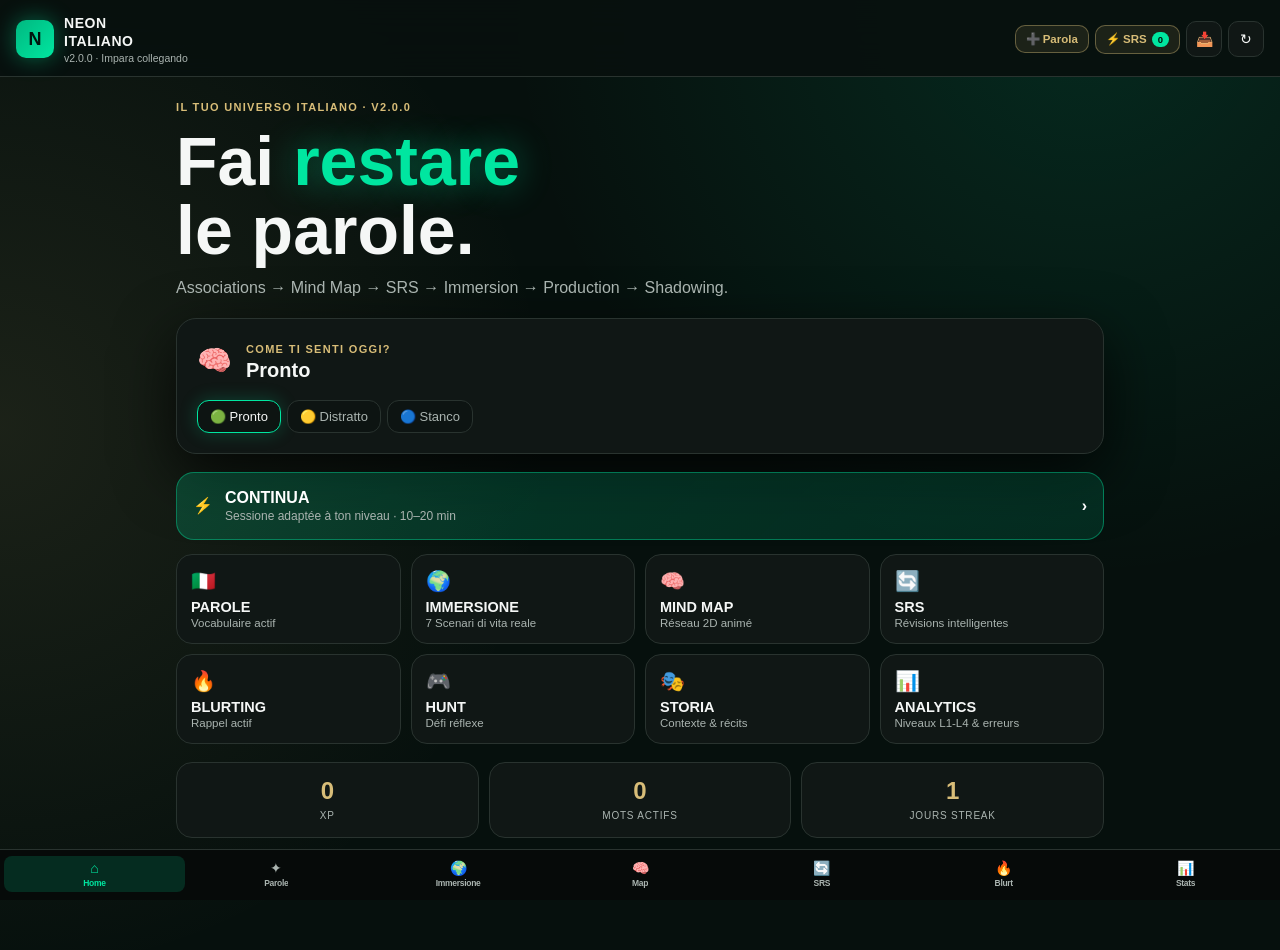
==== commit c36a5e13: "Release NEON ENGLISH v0.3.0 & NEON ITALIANO v2.0.0: Add Word/Nuova Parola full lifecycle integration" ====
--- a/italiano/index.html
+++ b/italiano/index.html
@@ -7,9 +7,9 @@
   <meta name="apple-mobile-web-app-capable" content="yes">
   <meta name="apple-mobile-web-app-status-bar-style" content="black-translucent">
   <meta name="apple-mobile-web-app-title" content="NEON ITALIANO">
-  <link rel="manifest" href="manifest.webmanifest?v=1.9.3">
-  <link rel="stylesheet" href="styles.css?v=1.9.3">
-  <title>NEON ITALIANO v1.9.3</title>
+  <link rel="manifest" href="manifest.webmanifest?v=2.0.0">
+  <link rel="stylesheet" href="styles.css?v=2.0.0">
+  <title>NEON ITALIANO v2.0.0</title>
 </head>
 <body>
   <div class="app">
@@ -18,10 +18,11 @@
         <div class="logo">N</div>
         <div>
           <b>NEON<br>ITALIANO</b>
-          <small>A2 → B2 · Impara collegando</small>
+          <small>v2.0.0 · Impara collegando</small>
         </div>
       </div>
       <div class="topbar-actions">
+        <button id="openAddWordBtn" class="neon-pill-btn" title="Aggiungi parola">➕ Parola</button>
         <button id="srsDueBtn" class="neon-pill-btn" title="Révisions SRS">⚡ SRS <span id="due" class="badge">0</span></button>
         <button id="openImportBtn" class="icon-btn" title="Importer / Exporter le vocabulaire">📥</button>
         <button id="installBtn" class="ghost hidden">＋ Installer</button>
@@ -32,9 +33,9 @@
     <main>
       <!-- HOME SCREEN -->
       <section id="home" class="screen active">
-        <div class="eyebrow">IL TUO UNIVERSO ITALIANO · V1.9.3</div>
+        <div class="eyebrow">IL TUO UNIVERSO ITALIANO · V2.0.0</div>
         <h1>Fai <em>restare</em><br>le parole.</h1>
-        <p class="lead">Associations → Mind Map → SRS → Storytelling → Production → Shadowing.</p>
+        <p class="lead">Associations → Mind Map → SRS → Immersion → Production → Shadowing.</p>
 
         <div class="brain">
           <span>🧠</span>
@@ -64,10 +65,15 @@
             <b>PAROLE</b>
             <small>Vocabulaire actif</small>
           </button>
+          <button data-go="immersion-screen">
+            <span>🌍</span>
+            <b>IMMERSIONE</b>
+            <small>7 Scenari di vita reale</small>
+          </button>
           <button data-go="map">
             <span>🧠</span>
             <b>MIND MAP</b>
-            <small>Réseau animé interactif</small>
+            <small>Réseau 2D animé</small>
           </button>
           <button data-go="srs">
             <span>🔄</span>
@@ -88,6 +94,11 @@
             <span>🎭</span>
             <b>STORIA</b>
             <small>Contexte & récits</small>
+          </button>
+          <button data-go="statsScreen">
+            <span>📊</span>
+            <b>ANALYTICS</b>
+            <small>Niveaux L1-L4 & erreurs</small>
           </button>
         </div>
 
@@ -132,7 +143,30 @@
         </div>
       </section>
 
-      <!-- MIND MAP SCREEN (2D INTERACTIVE CANVAS) -->
+      <!-- IMMERSION SCREEN -->
+      <section id="immersion-screen" class="screen">
+        <div class="top">
+          <button data-go="home">←</button>
+          <div>
+            <span>SITUAZIONI DI VITA REALE</span>
+            <h2>MODE IMMERSIONE</h2>
+          </div>
+        </div>
+
+        <p class="hint">Scegli uno scenario per esercitarti in dialoghi realistici con audio e shadowing :</p>
+        <div id="immersionGrid" class="immersion-grid"></div>
+
+        <div id="scenarioViewer" class="panel hidden" style="margin-top:24px;">
+          <div style="display:flex; justify-content:space-between; align-items:center;">
+            <h3 id="immersionTitle" style="margin:0; font-size:18px;"></h3>
+            <span class="neon-mini">🗣️ Shadowing Pronto</span>
+          </div>
+          <p id="immersionDesc" class="hint" style="margin:6px 0 16px;"></p>
+          <div id="dialogueList" class="dialogue-list"></div>
+        </div>
+      </section>
+
+      <!-- MIND MAP SCREEN (2D DYNAMIC CANVAS) -->
       <section id="map" class="screen">
         <div class="top">
           <button data-go="home">←</button>
@@ -228,17 +262,11 @@
         <div class="top">
           <button data-go="home">←</button>
           <div>
-            <span>PROGRESSI</span>
-            <h2>STATISTICHE</h2>
-          </div>
-        </div>
-        <div class="panel">
-          <h3 id="statsTitle"></h3>
-          <div class="bar"><i id="bar"></i></div>
-          <p id="statsText"></p>
-          <hr>
-          <p>🎯 Objectif recommandé : 10–20 minutes par jour, avec production orale chaque jour.</p>
-        </div>
+            <span>PROGRESSI & ERRORI</span>
+            <h2>ANALYTICS DASHBOARD</h2>
+          </div>
+        </div>
+        <div id="analyticsContent" class="analytics-wrapper"></div>
       </section>
     </main>
 
@@ -246,23 +274,83 @@
     <nav class="bottom-nav">
       <button data-go="home" class="active">⌂<small>Home</small></button>
       <button data-go="learn">✦<small>Parole</small></button>
+      <button data-go="immersion-screen">🌍<small>Immersione</small></button>
       <button data-go="map">🧠<small>Map</small></button>
       <button data-go="srs">🔄<small>SRS</small></button>
       <button data-go="blurt">🔥<small>Blurt</small></button>
-      <button data-go="hunt">🎮<small>Hunt</small></button>
       <button data-go="statsScreen">📊<small>Stats</small></button>
     </nav>
+  </div>
+
+  <!-- ➕ NUOVA PAROLA MODAL -->
+  <div id="addWordModal" class="modal-overlay hidden">
+    <div class="modal-card">
+      <div class="modal-head">
+        <h3>➕ Aggiungi Nuova Parola (Approccio 1 & 3)</h3>
+        <button id="closeAddWordBtn" class="icon-btn">✕</button>
+      </div>
+      <p class="hint" style="font-size:13px; margin-bottom:14px;">
+        La parola sarà inserita istantaneamente nella Mappa Mentale, SRS, Blurting, Shadowing e Statistiche.
+      </p>
+
+      <div class="form-grid">
+        <div class="form-group">
+          <label>PAROLA ITALIANA *</label>
+          <input id="newWord" class="form-input" placeholder="es: SBROGLIARSI" />
+        </div>
+        <div class="form-group">
+          <label>TRADUZIONE FRANCESE *</label>
+          <input id="newTranslation" class="form-input" placeholder="es: se débrouiller / se sortir d'affaire" />
+        </div>
+        <div class="form-group">
+          <label>PRONUNCIA (Fonetica)</label>
+          <input id="newPhonetic" class="form-input" placeholder="es: [zbroʎˈʎarsi]" />
+        </div>
+        <div class="form-group">
+          <label>SINONIMI (separati da virgola)</label>
+          <input id="newSynonyms" class="form-input" placeholder="es: cavarsela, sbrigarsi, arrangiarsi" />
+        </div>
+        <div class="form-group">
+          <label>CONTRARI (separati da virgola)</label>
+          <input id="newAntonyms" class="form-input" placeholder="es: bloccarsi, impantanarsi" />
+        </div>
+        <div class="form-group">
+          <label>COLLOCAZIONI CHIAVE</label>
+          <input id="newCollocations" class="form-input" placeholder="es: sbrogliarsi da solo, sbrogliarsi la vita" />
+        </div>
+        <div class="form-group full">
+          <label>🧠 MEMORY HOOK (Approccio 1 : immagine visiva o suono)</label>
+          <input id="newHook" class="form-input" placeholder="es: Immagina di districare una matassa di fili ingarbugliati." />
+        </div>
+        <div class="form-group full">
+          <label>💬 FRASE D'ESEMPIO</label>
+          <input id="newExample" class="form-input" placeholder="es: Non preoccuparti, so come sbrogliarmi in queste situazioni." />
+        </div>
+        <div class="form-group full">
+          <label>🇫🇷 TRADUZIONE FRASE D'ESEMPIO</label>
+          <input id="newExampleFr" class="form-input" placeholder="es: Ne t'inquiète pas, je sais comment me débrouiller dans ces situations." />
+        </div>
+        <div class="form-group full">
+          <label>🎭 MINI-STORIA / CONTESTO</label>
+          <textarea id="newStory" class="form-textarea" placeholder="es: Dopo ore di confusione in aeroporto, è riuscito a sbrogliarsi e trovare il volo giusto."></textarea>
+        </div>
+      </div>
+
+      <div class="modal-actions">
+        <button id="saveNewWordBtn" class="continue" style="margin-bottom:0; justify-content:center;">💾 Salva nel mio Universo</button>
+      </div>
+    </div>
   </div>
 
   <!-- IMPORTER / EXPORTER MODAL -->
   <div id="importerModal" class="modal-overlay hidden">
     <div class="modal-card">
       <div class="modal-head">
-        <h3>📥 Import / Export Vocabulaire</h3>
+        <h3>📥 Import / Export Vocabolario</h3>
         <button id="closeImportBtn" class="icon-btn">✕</button>
       </div>
-      <p class="hint">Ajoute une fiche sous la forme <code>MOT | Traduction | Hook | Synonymes | Collocations | Exemple</code>, une par ligne, ou colle un JSON exporté.</p>
-      <textarea id="importInput" placeholder="SBROGLIARSI | se débrouiller / se sortir d'une situation | Imagine... | cavarsela | sbrigarsi, arrangiarsi | Devo sbrigarmi."></textarea>
+      <p class="hint">Incolla una scheda nel formato <code>PAROLA | Traduzione | Hook | Sinonimi | Collocazioni | Esempio</code>, oppure un JSON esportato.</p>
+      <textarea id="importInput" placeholder="SBROGLIARSI | se débrouiller | Immagina... | cavarsela | sbrigarsi | Devo sbrigarmi."></textarea>
       <div class="modal-actions">
         <button id="doImportBtn" class="continue" style="margin-bottom:0">⚡ IMPORTER</button>
         <button id="doExportBtn" class="neon-pill-btn">📤 EXPORTER JSON</button>
@@ -272,8 +360,10 @@
   </div>
 
   <!-- SCRIPTS -->
-  <script src="vocabulary.js?v=1.9.3"></script>
-  <script src="mindmap.js?v=1.9.3"></script>
-  <script src="app.js?v=1.9.3"></script>
+  <script src="vocabulary.js?v=2.0.0"></script>
+  <script src="immersion_scenarios.js?v=2.0.0"></script>
+  <script src="mindmap.js?v=2.0.0"></script>
+  <script src="analytics.js?v=2.0.0"></script>
+  <script src="app.js?v=2.0.0"></script>
 </body>
 </html>
--- a/italiano/styles.css
+++ b/italiano/styles.css
@@ -178,7 +178,7 @@
 }
 
 /* BRAIN CARD */
-.brain, .panel, .card {
+.brain, .panel, .card, .scenario-card, .dialogue-bubble {
   background: var(--panel);
   border: 1px solid var(--border);
   border-radius: 20px;
@@ -389,22 +389,138 @@
   line-height: 1.4;
 }
 
+/* IMMERSION SCREEN */
+.immersion-grid {
+  display: grid;
+  grid-template-columns: repeat(auto-fit, minmax(220px, 1fr));
+  gap: 12px;
+  margin-top: 14px;
+}
+.scenario-card {
+  padding: 18px;
+  display: flex;
+  flex-direction: column;
+  gap: 8px;
+  cursor: pointer;
+  transition: transform 0.2s, border-color 0.2s;
+  background: var(--panel);
+}
+.scenario-card:hover { transform: translateY(-2px); border-color: var(--neon); }
+.scenario-icon { font-size: 32px; }
+.scenario-card h3 { margin: 0; font-size: 17px; color: var(--text); }
+.scenario-card p { margin: 0; font-size: 13px; color: var(--muted); line-height: 1.4; }
+
+.dialogue-list {
+  display: flex;
+  flex-direction: column;
+  gap: 14px;
+  margin-top: 16px;
+}
+.dialogue-bubble {
+  padding: 16px;
+  position: relative;
+  background: var(--panel);
+}
+.dialogue-bubble.local {
+  border-left: 4px solid var(--border);
+}
+.dialogue-bubble.user {
+  border-left: 4px solid var(--neon);
+  background: linear-gradient(90deg, rgba(0, 230, 160, 0.06), transparent);
+}
+.dialogue-header {
+  display: flex;
+  align-items: center;
+  justify-content: space-between;
+  margin-bottom: 8px;
+}
+.dialogue-speaker {
+  font-size: 11px;
+  font-weight: 800;
+  letter-spacing: 0.1em;
+  color: var(--gold);
+}
+.dialogue-text {
+  font-size: 16px;
+  line-height: 1.5;
+  color: var(--text);
+  font-weight: 600;
+}
+.dialogue-translation {
+  margin-top: 8px;
+  padding-top: 8px;
+  border-top: 1px dashed rgba(255, 255, 255, 0.1);
+  font-size: 13.5px;
+  color: var(--muted);
+}
+.dialogue-actions {
+  display: flex;
+  gap: 8px;
+  margin-top: 10px;
+}
+
+/* ANALYTICS */
+.analytics-wrapper { display: flex; flex-direction: column; gap: 16px; }
+.analytics-grid {
+  display: grid;
+  grid-template-columns: repeat(auto-fit, minmax(140px, 1fr));
+  gap: 10px;
+  padding: 16px;
+}
+.stat-box { text-align: center; }
+.stat-box .value { font-size: 28px; font-weight: 900; margin: 3px 0; color: var(--text); }
+.stat-box small { color: var(--muted); font-size: 10.5px; }
+
+.mastery-section, .weak-section { padding: 18px; }
+.mastery-section h3, .weak-section h3 { margin-top: 0; font-size: 17px; }
+
+.mastery-bar-container {
+  display: flex;
+  height: 16px;
+  border-radius: 8px;
+  overflow: hidden;
+  background: rgba(255, 255, 255, 0.05);
+  margin: 14px 0;
+}
+.mastery-bar { height: 100%; transition: width 0.3s; }
+.mastery-bar.stage-1 { background: #507C6D; }
+.mastery-bar.stage-2 { background: var(--gold); }
+.mastery-bar.stage-3 { background: #00b880; }
+.mastery-bar.stage-4 { background: var(--neon); }
+
+.mastery-legend {
+  display: flex;
+  gap: 10px;
+  flex-wrap: wrap;
+  font-size: 11px;
+  font-weight: 700;
+}
+
+.weak-tags { display: flex; gap: 6px; flex-wrap: wrap; margin-top: 12px; }
+.weak-pill {
+  padding: 6px 10px;
+  background: rgba(255, 90, 95, 0.12);
+  border: 1px solid rgba(255, 90, 95, 0.3);
+  border-radius: 8px;
+  font-size: 12px;
+  color: var(--text);
+}
+
 /* SRS & BLURT & HUNT */
 .big-number { font-size: 64px; color: var(--neon); font-weight: 900; }
 .panel.center { text-align: center; }
-.panel textarea {
+.panel textarea, .form-input, .form-textarea {
   width: 100%;
-  min-height: 160px;
   background: #08100e;
   color: white;
   border: 1px solid var(--border);
   border-radius: 14px;
   padding: 14px;
-  margin: 14px 0;
-  resize: vertical;
   font-size: 14px;
-  line-height: 1.5;
-}
+}
+.panel textarea { min-height: 160px; margin: 14px 0; resize: vertical; line-height: 1.5; }
+.form-input { height: 44px; }
+.form-textarea { min-height: 80px; resize: vertical; }
 
 .choices {
   display: grid;
@@ -416,27 +532,6 @@
   padding: 14px;
   font-size: 15px;
   font-weight: 700;
-}
-
-.bar {
-  height: 12px;
-  background: #26302c;
-  border-radius: 10px;
-  overflow: hidden;
-  margin: 16px 0;
-}
-.bar i {
-  display: block;
-  height: 100%;
-  width: 0;
-  background: var(--neon);
-  transition: width 0.3s;
-}
-
-hr {
-  border: 0;
-  border-top: 1px solid var(--border);
-  margin: 20px 0;
 }
 
 /* MODAL */
@@ -444,36 +539,46 @@
   position: fixed;
   inset: 0;
   z-index: 100;
-  background: rgba(0, 0, 0, 0.82);
-  backdrop-filter: blur(10px);
-  -webkit-backdrop-filter: blur(10px);
+  background: rgba(0, 0, 0, 0.84);
+  backdrop-filter: blur(12px);
+  -webkit-backdrop-filter: blur(12px);
   display: grid;
   place-items: center;
   padding: 16px;
 }
 .modal-card {
   width: 100%;
-  max-width: 550px;
+  max-width: 620px;
+  max-height: 90vh;
+  overflow-y: auto;
   background: var(--panel);
   border: 1px solid var(--border);
   border-radius: 20px;
-  padding: 20px;
+  padding: 22px;
   box-shadow: var(--shadow);
 }
-.modal-head { display: flex; justify-content: space-between; align-items: center; }
+.modal-head { display: flex; justify-content: space-between; align-items: center; margin-bottom: 12px; }
 .modal-head h3 { margin: 0; font-size: 18px; }
-.modal-card textarea {
-  width: 100%;
-  min-height: 160px;
-  background: #08100e;
-  color: white;
-  border: 1px solid var(--border);
-  border-radius: 14px;
-  padding: 12px;
-  margin: 12px 0;
-  resize: vertical;
-}
-.modal-actions { display: flex; gap: 8px; margin-top: 10px; }
+.modal-actions { display: flex; gap: 8px; margin-top: 16px; }
+
+/* FORM GRID */
+.form-grid {
+  display: grid;
+  grid-template-columns: 1fr 1fr;
+  gap: 10px;
+}
+.form-group {
+  display: flex;
+  flex-direction: column;
+  gap: 4px;
+}
+.form-group.full { grid-column: 1 / -1; }
+.form-group label {
+  font-size: 11px;
+  font-weight: 800;
+  color: var(--gold);
+  letter-spacing: 0.08em;
+}
 
 /* BOTTOM NAV — 7 TABS PERFECT FIT FOR IPHONE & ANDROID */
 nav.bottom-nav {
@@ -541,4 +646,5 @@
   .grade > div { grid-template-columns: 1fr 1fr; }
   .choices { grid-template-columns: 1fr; }
   .canvas-container { height: 420px; }
+  .form-grid { grid-template-columns: 1fr; }
 }
